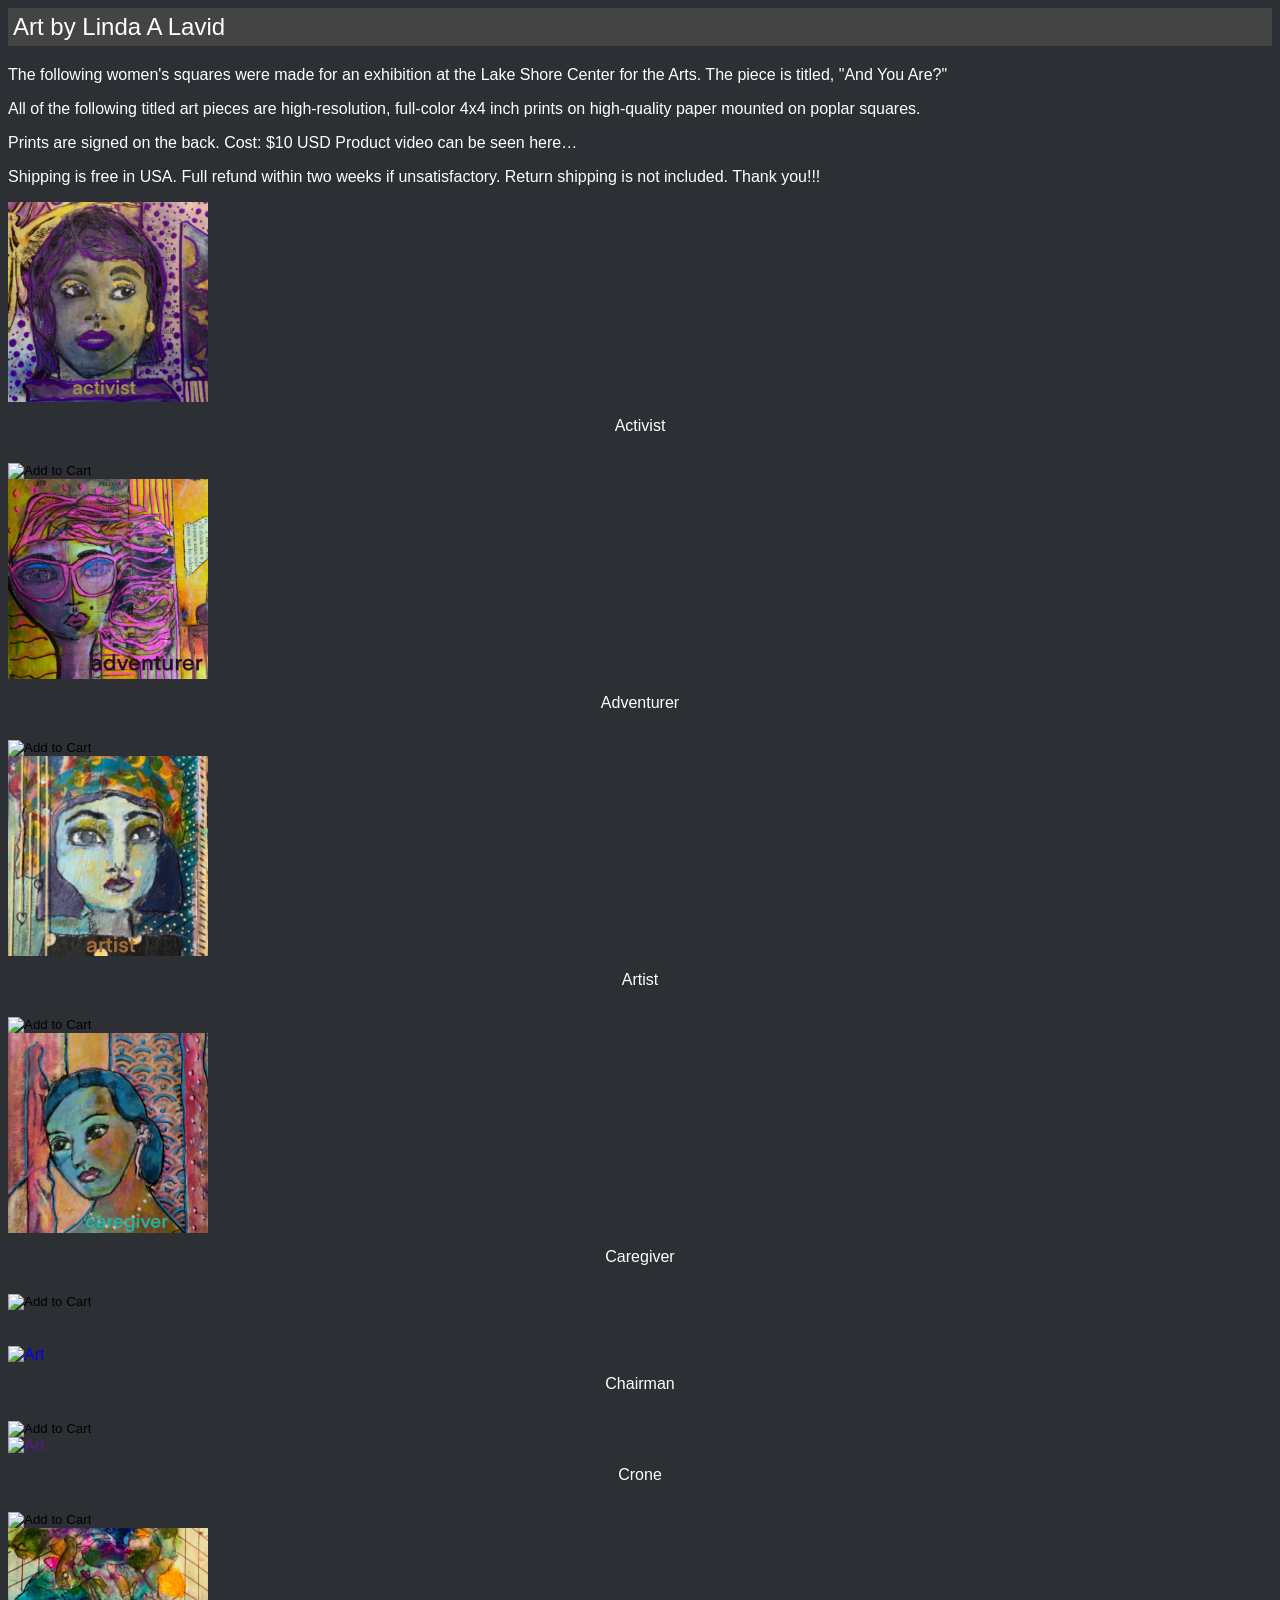
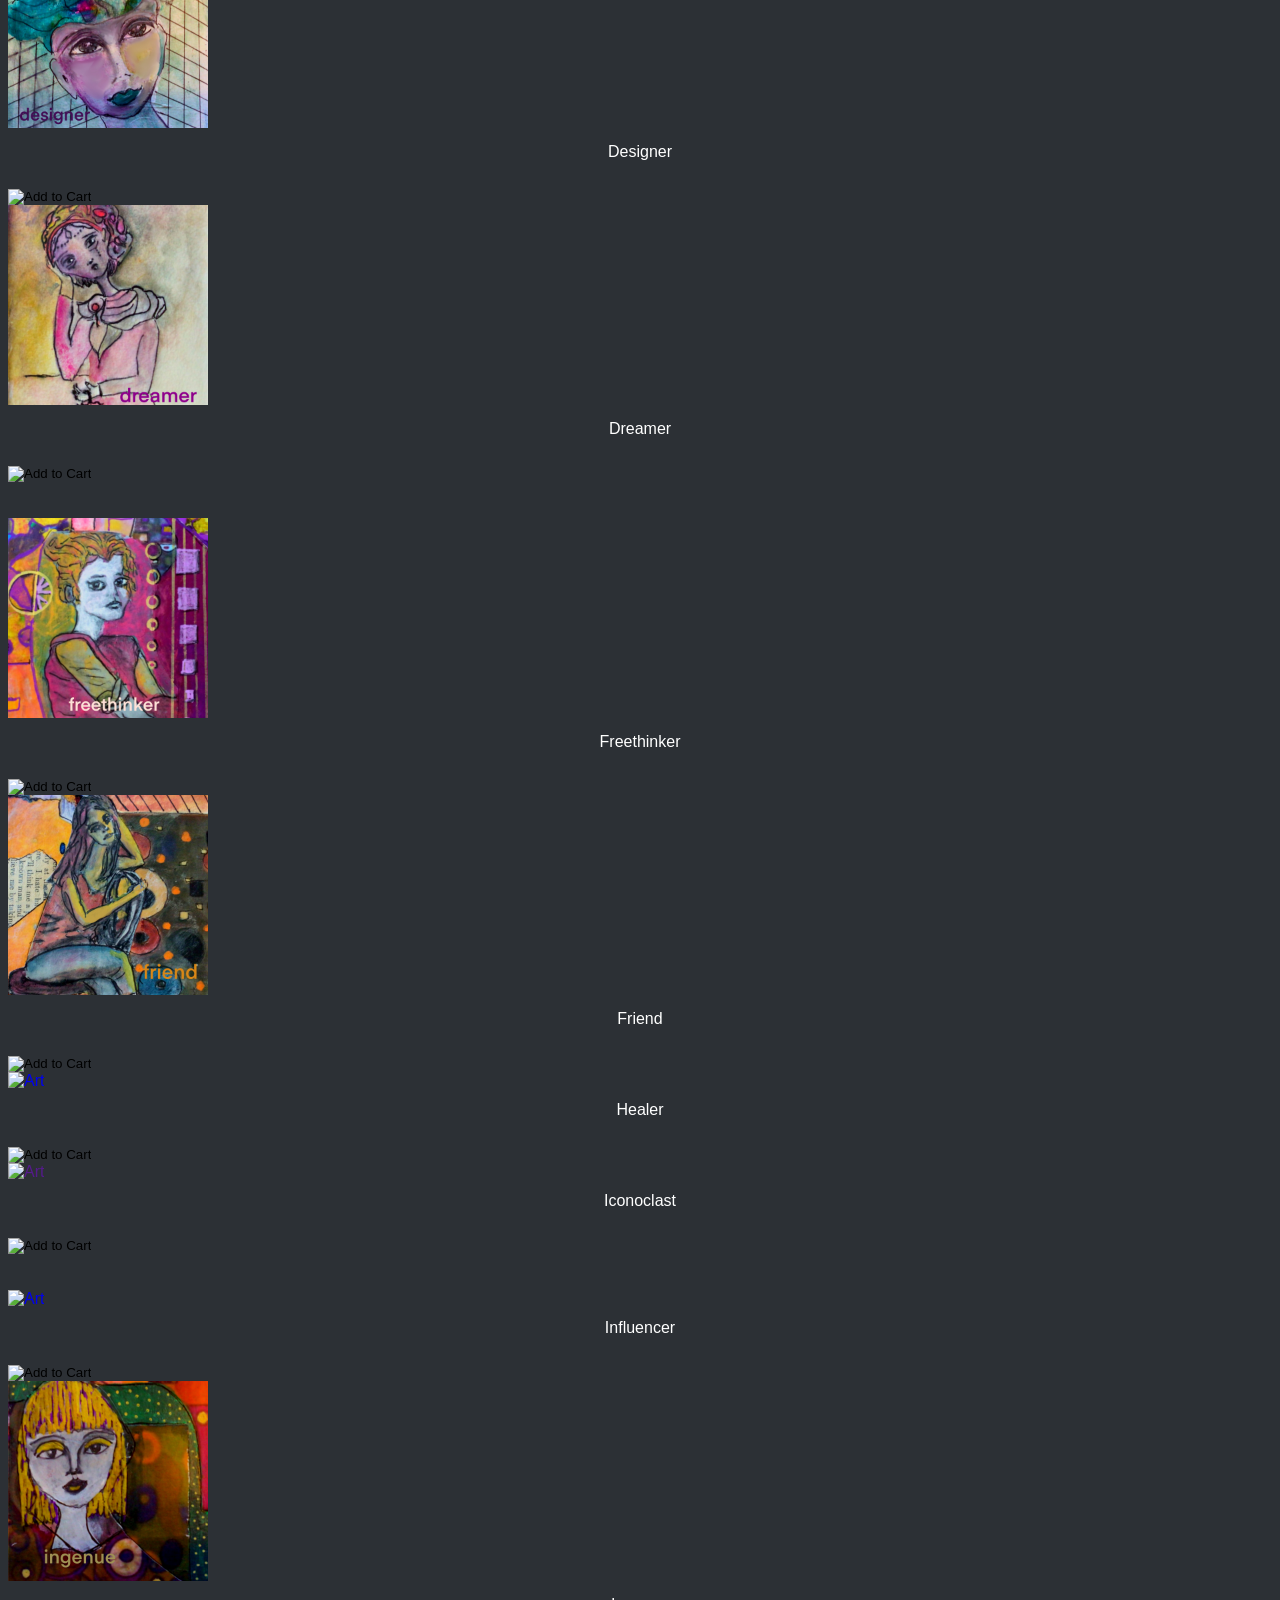
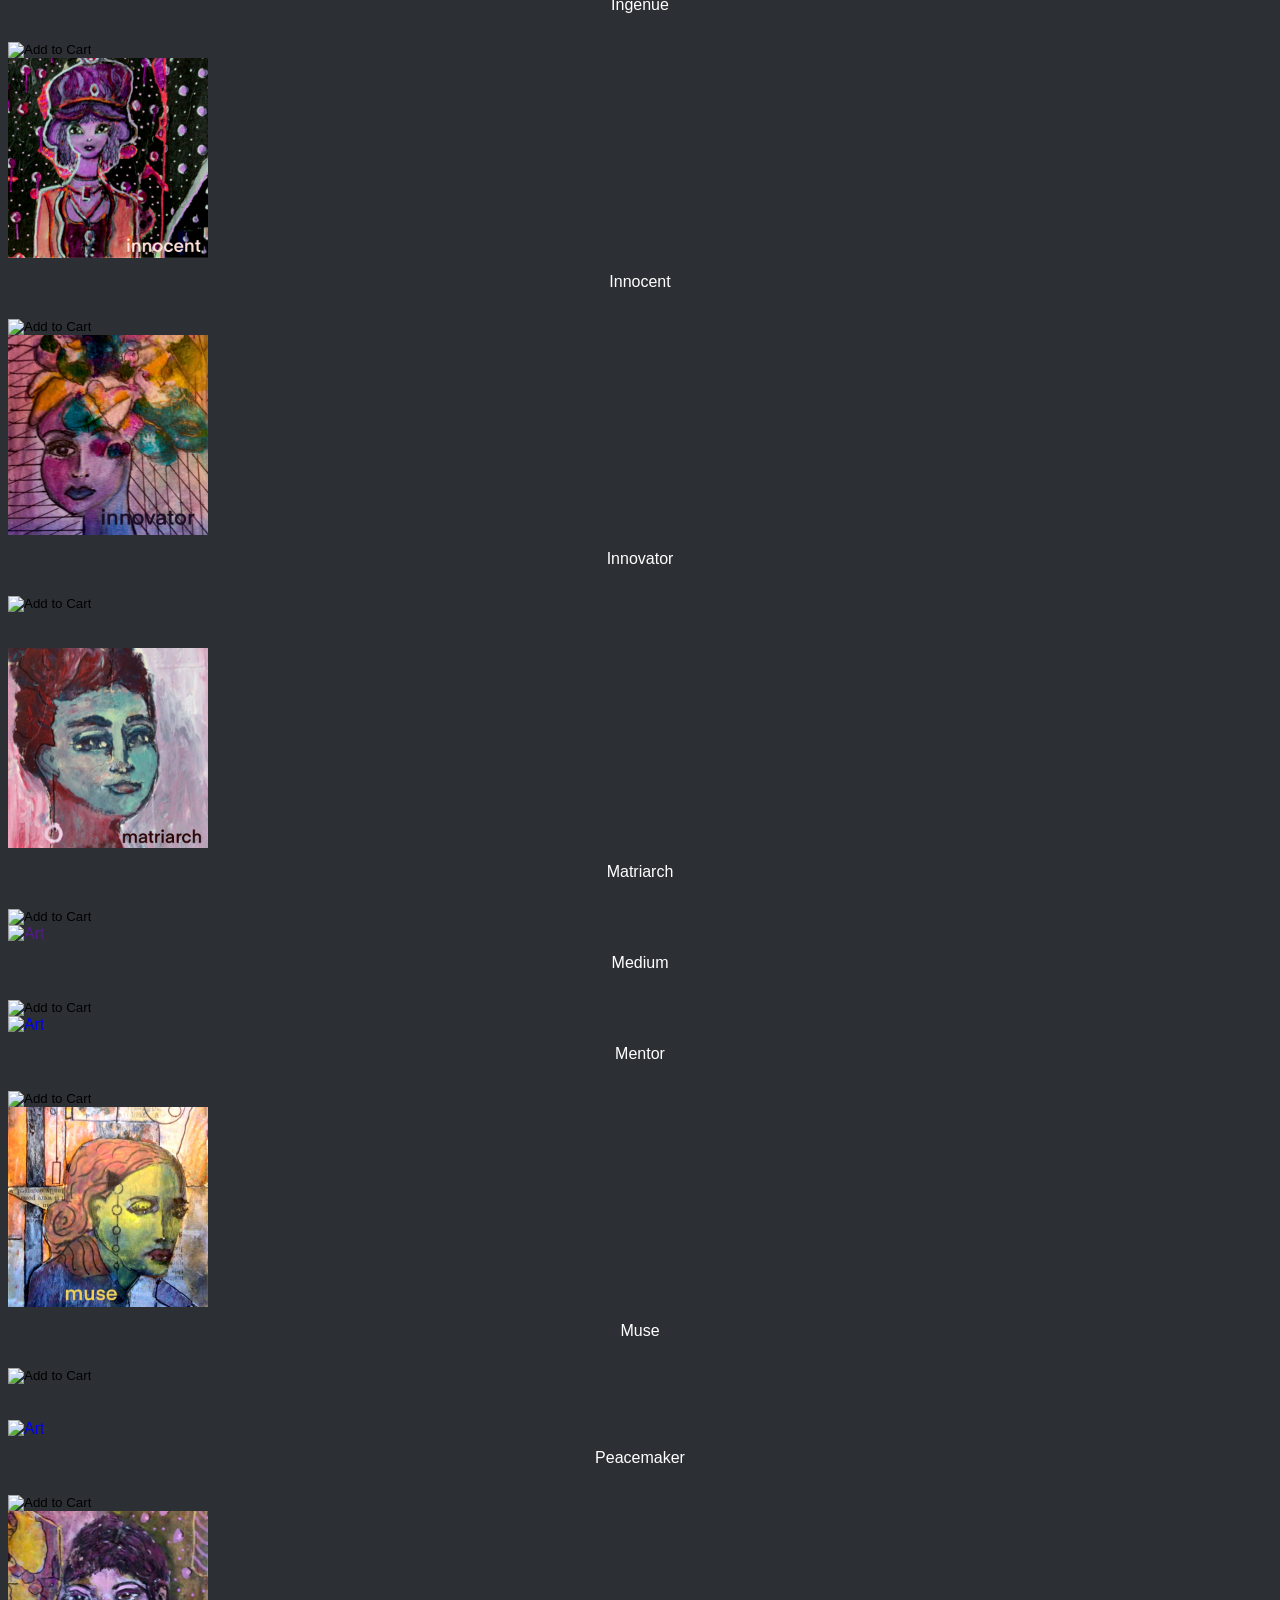
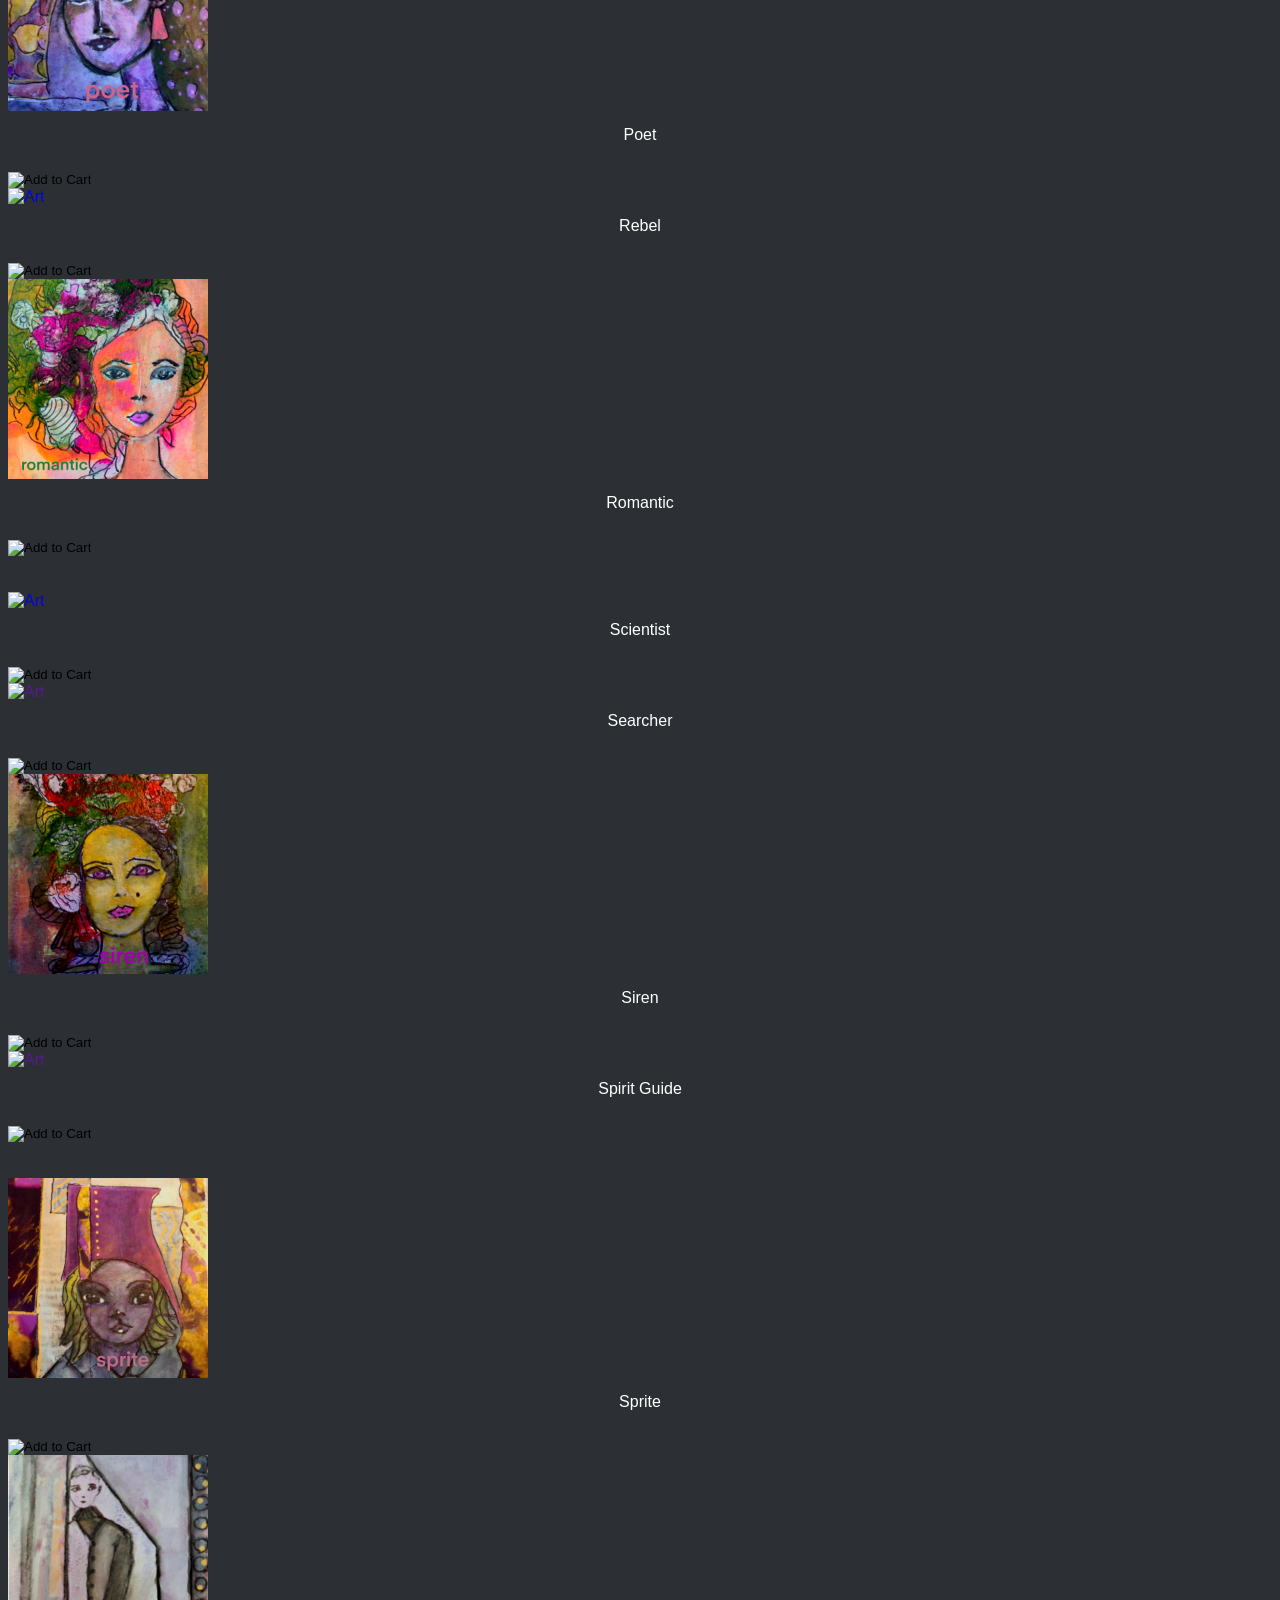
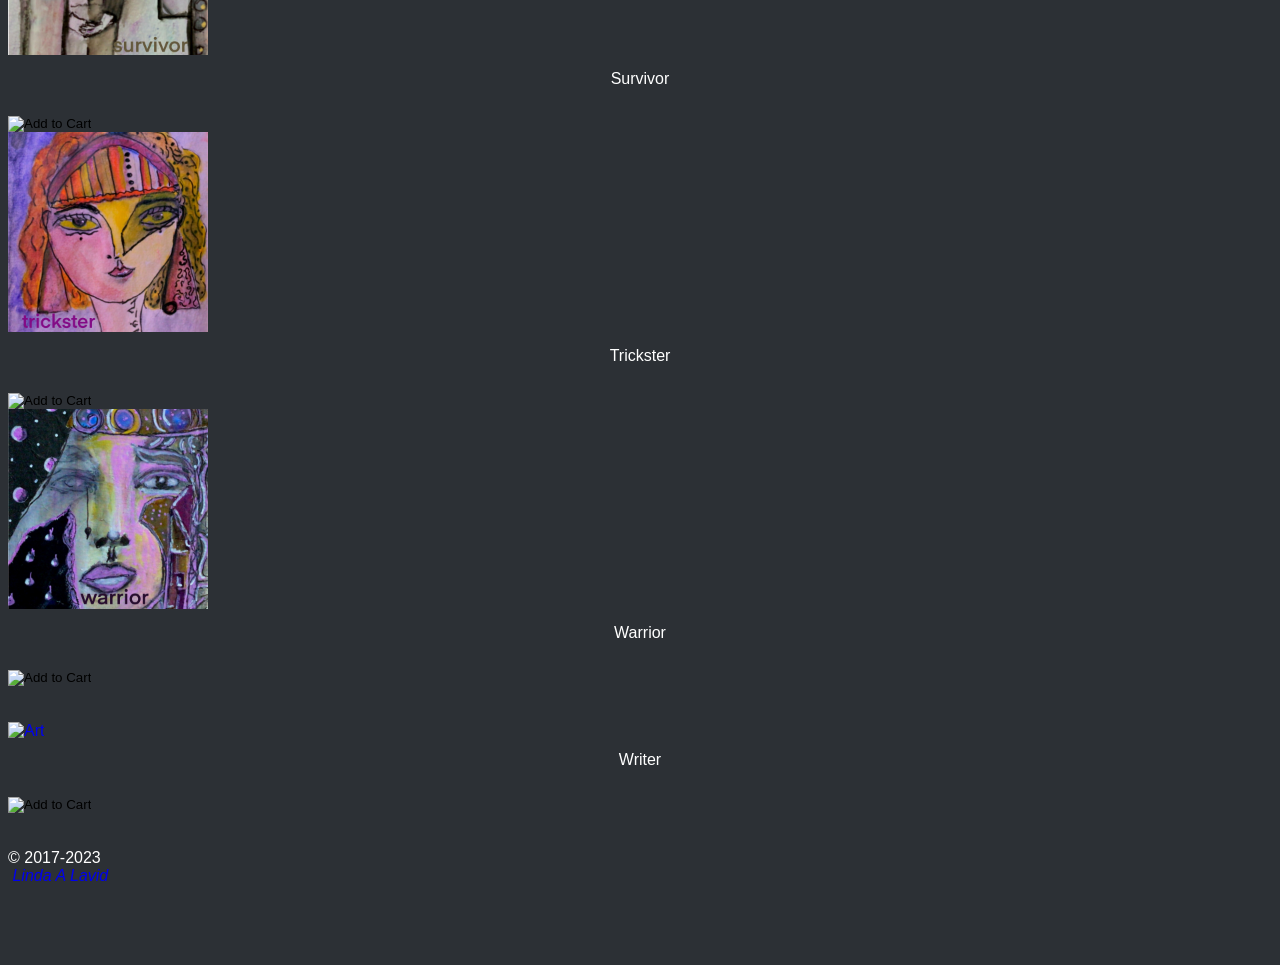
==== index.html @ 4418e353 "Add files via upload" ====
<!DOCTYPE html>
<html lang="en">
<head>
  <title>Linda A Lavid: Art</title>
  <meta charset="UTF-8">
  <meta name="viewport" content="width=device-width, initial-scale=1">
  <link rel="shortcut icon" href="images/me-hermit-1-121x119.png" type="image/x-icon">

  <meta name="description" content="personal website">

  <link rel="stylesheet" href="css/w3.css">

  <style>
    body, h1, h2, h3, h4, h5, h6  {
      font-family: Helvetica, Arial, sans-serif;
    }
    body {
      background-color: #2c3035;  /*Dark greyish-blue background */
      color: #ffffff; /* White text color */
    }

    .art img {
        width: 200px;
        height: auto;
        object-fit: cover;
    }

    .art {
        /*text-align: center;*/
    }

    .art-title, .art-author {
        height: 40px;
        line-height: 20px;
        margin: 5px 0;
        margin-top: 10px;
        display: flex;
        /*align-items: center;*/
        justify-content: center;
    }

    .art-author {
        font-style: italic;
        color: lightgray;
    }

    .title-box {
        background-color: #444;
        padding: 5px;
        /*text-align: left;*/
        font-size: 24px;
        margin-bottom: 20px;
    }

    .title-box img {
        width: 90px;
        height: auto;
        object-fit: cover;
    }
    
    .disabled {
        pointer-events: none;
        cursor: default;
      }
  </style>
</head>

<body>
<div class="title-box">
  <div class="w3-auto w3-center">
    Art by Linda A Lavid
  </div>
</div>

<!-- header for art -->
<div class="w3-center w3-padding">
<p>
The following women's squares were made for an exhibition at the Lake Shore Center for the Arts. The piece is titled, "And You Are?"
<p>
All of the following titled art pieces are high-resolution, full-color 4x4 inch prints on high-quality paper mounted on poplar squares. 
</p>
<p>
Prints are signed on the back. Cost: $10 USD
Product video can be seen here…
</p>
<p>
  Shipping is free in USA. Full refund within two weeks if unsatisfactory. Return shipping is not included. Thank you!!!  
</p>
</div>

<!-- box for all rows -->
<div class="w3-container w3-content">

  <!-- row 1 -->
  <div class="w3-row-padding w3-margin-top">

    <!-- #1 image + 2 buttons -->
    <div class="w3-col s6 m6 l3 art w3-center">
      <a href="#" target="_blank" style="text-decoration: none;" title=". . . . ">
        <img src="images/women/Activist.jpg" alt="Art" class="w3-round w3-image">
      </a>
      <div class="art-title">Activist</div>
      <div class="w3-bar">
<!-- paypal here !!!!!!!!!!!!!!!! -->
<form action="https://www.paypal.com/cgi-bin/webscr" method="post" target="_blank">
  <input type="hidden" name="cmd" value="_s-xclick" />
  <input type="hidden" name="hosted_button_id" value="V7TKY3G7FF78Q" />
  <input type="hidden" name="currency_code" value="USD" />
  <input type="image" src="https://www.paypalobjects.com/en_US/i/btn/btn_cart_SM.gif" border="0" name="submit" title="PayPal - The safer, easier way to pay online!" alt="Add to Cart" />
</form>
<!-- ............................ -->
      </div>
    </div>

    <!-- #2 image + 2 buttons -->
    <div class="w3-col s6 m6 l3 art w3-center">
      <a href="#" target="_blank" style="text-decoration: none;" title=". . . . ">
        <img src="images/women/Adventurer.jpg" alt="Art" class="w3-round w3-image">
      </a>
      <div class="art-title">Adventurer</div>
      <div class="w3-bar">
<!-- paypal here !!!!!!!!!!!!!!!! -->
<form action="https://www.paypal.com/cgi-bin/webscr" method="post" target="_blank">
  <input type="hidden" name="cmd" value="_s-xclick" />
  <input type="hidden" name="hosted_button_id" value="PLZCRA4PQ9MVN" />
  <input type="hidden" name="currency_code" value="USD" />
  <input type="image" src="https://www.paypalobjects.com/en_US/i/btn/btn_cart_SM.gif" border="0" name="submit" title="PayPal - The safer, easier way to pay online!" alt="Add to Cart" />
</form>
<!-- ............................ -->
      </div>
    </div>

    <!-- #2 image + 2 buttons -->
    <div class="w3-col s6 m6 l3 art w3-center">
      <a href="#" target="_blank" style="text-decoration: none;" title=". . . . ">
        <img src="images/women/Artist.jpg" alt="Art" class="w3-round w3-image">
      </a>
      <div class="art-title">Artist</i></div>
      <div class="w3-bar">
<!-- paypal here !!!!!!!!!!!!!!!! -->
<form action="https://www.paypal.com/cgi-bin/webscr" method="post" target="_blank">
  <input type="hidden" name="cmd" value="_s-xclick" />
  <input type="hidden" name="hosted_button_id" value="4A3GVX936GKFS" />
  <input type="hidden" name="currency_code" value="USD" />
  <input type="image" src="https://www.paypalobjects.com/en_US/i/btn/btn_cart_SM.gif" border="0" name="submit" title="PayPal - The safer, easier way to pay online!" alt="Add to Cart" />
</form>
<!-- ............................ -->
      </div>
    </div>
    <!-- #4 image + 2 buttons -->
    <div class="w3-col s6 m6 l3 art w3-center">
      <a href="" target="_blank" style="text-decoration: none;" title=". . . . ">
        <img src="images/women/Caregiver.jpg" alt="Art" class="w3-round w3-image">
      </a>
      <div class="art-title">Caregiver</div>
      <div class="w3-bar">
<!-- ............................ -->
<form action="https://www.paypal.com/cgi-bin/webscr" method="post" target="_blank">
  <input type="hidden" name="cmd" value="_s-xclick" />
  <input type="hidden" name="hosted_button_id" value="6L6FSX9PD86K4" />
  <input type="hidden" name="currency_code" value="USD" />
  <input type="image" src="https://www.paypalobjects.com/en_US/i/btn/btn_cart_SM.gif" border="0" name="submit" title="PayPal - The safer, easier way to pay online!" alt="Add to Cart" />
</form>
<!-- paypal here !!!!!!!!!!!!!!!! -->
      </div>
    </div>
  </div>
  <!-- warning: keep this between each row of images -->
  <br><br>

  <!-- row 2 -->
  <div class="w3-row-padding w3-margin-top">
    <!-- #1 image + 2 buttons -->
    <div class="w3-col s6 m6 l3 art w3-center">
      <a href="#" target="_blank" style="text-decoration: none;" title=". . . . ">
        <img src="images/women/Chairman.jpg" alt="Art" class="w3-round w3-image">
      </a>
      <div class="art-title">Chairman</div>
      <div class="w3-bar">
<!-- paypal here !!!!!!!!!!!!!!!! -->
<form action="https://www.paypal.com/cgi-bin/webscr" method="post" target="_blank">
  <input type="hidden" name="cmd" value="_s-xclick" />
  <input type="hidden" name="hosted_button_id" value="YR2BDGPY5X42E" />
  <input type="hidden" name="currency_code" value="USD" />
  <input type="image" src="https://www.paypalobjects.com/en_US/i/btn/btn_cart_SM.gif" border="0" name="submit" title="PayPal - The safer, easier way to pay online!" alt="Add to Cart" />
</form>
<!-- ............................ -->
      </div>
    </div>
    <!-- #2 image + 2 buttons -->
    <div class="w3-col s6 m6 l3 art w3-center">
      <a href="" target="_blank" style="text-decoration: none;" title=". . . . ">
        <img src="images/women/Crone.jpg" alt="Art" class="w3-round w3-image">
      </a>
      <div class="art-title">Crone</div>
      <div class="w3-bar">
<!-- paypal here !!!!!!!!!!!!!!!! -->
<form action="https://www.paypal.com/cgi-bin/webscr" method="post" target="_blank">
  <input type="hidden" name="cmd" value="_s-xclick" />
  <input type="hidden" name="hosted_button_id" value="CMPUNFMSL2AGL" />
  <input type="hidden" name="currency_code" value="USD" />
  <input type="image" src="https://www.paypalobjects.com/en_US/i/btn/btn_cart_SM.gif" border="0" name="submit" title="PayPal - The safer, easier way to pay online!" alt="Add to Cart" />
</form>
<!-- ............................ -->
      </div>
    </div>
    <!-- #3 image + 2 buttons -->
    <div class="w3-col s6 m6 l3 art w3-center">
      <a href="#" target="_blank" style="text-decoration: none;" title=". . . . ">
        <img src="images/women/Designer.jpg" alt="Art" class="w3-round w3-image">
      </a>
      <div class="art-title">Designer</i></div>
      <div class="w3-bar">
<!-- paypal here !!!!!!!!!!!!!!!! -->
<form action="https://www.paypal.com/cgi-bin/webscr" method="post" target="_blank">
  <input type="hidden" name="cmd" value="_s-xclick" />
  <input type="hidden" name="hosted_button_id" value="Y9783J76KPG3L" />
  <input type="hidden" name="currency_code" value="USD" />
  <input type="image" src="https://www.paypalobjects.com/en_US/i/btn/btn_cart_SM.gif" border="0" name="submit" title="PayPal - The safer, easier way to pay online!" alt="Add to Cart" />
</form>
<!-- ............................ -->
      </div>
    </div>
    <!-- #4 image + 2 buttons -->
    <div class="w3-col s6 m6 l3 art w3-center">
      <a href="" target="_blank" style="text-decoration: none;" title=". . . . ">
        <img src="images/women/Dreamer.jpg" alt="Art" class="w3-round w3-image">
      </a>
      <div class="art-title">Dreamer</div>
      <div class="w3-bar">
<!-- paypal here !!!!!!!!!!!!!!!! -->
<form action="https://www.paypal.com/cgi-bin/webscr" method="post" target="_blank">
  <input type="hidden" name="cmd" value="_s-xclick" />
  <input type="hidden" name="hosted_button_id" value="VMFTFWNH8NCAC" />
  <input type="hidden" name="currency_code" value="USD" />
  <input type="image" src="https://www.paypalobjects.com/en_US/i/btn/btn_cart_SM.gif" border="0" name="submit" title="PayPal - The safer, easier way to pay online!" alt="Add to Cart" />
</form>
<!-- ............................ -->
      </div>
    </div>
  </div>
  <!-- warning: keep this between each row of images -->
  <br><br>

  <!-- row 3 -->
  <div class="w3-row-padding w3-margin-top">
    <!-- #1 image + 2 buttons -->
    <div class="w3-col s6 m6 l3 art w3-center">
      <a href="#" target="_blank" style="text-decoration: none;" title=". . . . ">
        <img src="images/women/Freethinker.jpg" alt="Art" class="w3-round w3-image">
      </a>
      <div class="art-title">Freethinker</div>
      <div class="w3-bar">
<!-- paypal here !!!!!!!!!!!!!!!! -->
<form action="https://www.paypal.com/cgi-bin/webscr" method="post" target="_blank">
  <input type="hidden" name="cmd" value="_s-xclick" />
  <input type="hidden" name="hosted_button_id" value="Q3SQZAUEMZN2S" />
  <input type="hidden" name="currency_code" value="USD" />
  <input type="image" src="https://www.paypalobjects.com/en_US/i/btn/btn_cart_SM.gif" border="0" name="submit" title="PayPal - The safer, easier way to pay online!" alt="Add to Cart" />
</form>
<!-- ............................ -->
      </div>
    </div>
    <!-- #2 image + 2 buttons -->
    <div class="w3-col s6 m6 l3 art w3-center">
      <a href="" target="_blank" style="text-decoration: none;" title=". . . . ">
        <img src="images/women/Friend.jpg" alt="Art" class="w3-round w3-image">
      </a>
      <div class="art-title">Friend</div>
      <div class="w3-bar">
<!-- paypal here !!!!!!!!!!!!!!!! -->
<form action="https://www.paypal.com/cgi-bin/webscr" method="post" target="_blank">
  <input type="hidden" name="cmd" value="_s-xclick" />
  <input type="hidden" name="hosted_button_id" value="4HS3RJ8KQUEJ2" />
  <input type="hidden" name="currency_code" value="USD" />
  <input type="image" src="https://www.paypalobjects.com/en_US/i/btn/btn_cart_SM.gif" border="0" name="submit" title="PayPal - The safer, easier way to pay online!" alt="Add to Cart" />
</form>
<!-- ............................ -->
      </div>
    </div>
    <!-- #3 image + 2 buttons -->
    <div class="w3-col s6 m6 l3 art w3-center">
      <a href="#" target="_blank" style="text-decoration: none;" title=". . . . ">
        <img src="images/women/Healer.jpg" alt="Art" class="w3-round w3-image">
      </a>
      <div class="art-title">Healer</i></div>
      <div class="w3-bar">
<!-- paypal here !!!!!!!!!!!!!!!! -->
<form action="https://www.paypal.com/cgi-bin/webscr" method="post" target="_blank">
  <input type="hidden" name="cmd" value="_s-xclick" />
  <input type="hidden" name="hosted_button_id" value="XS5H9AQFEMBWJ" />
  <input type="hidden" name="currency_code" value="USD" />
  <input type="image" src="https://www.paypalobjects.com/en_US/i/btn/btn_cart_SM.gif" border="0" name="submit" title="PayPal - The safer, easier way to pay online!" alt="Add to Cart" />
</form>
<!-- ............................ -->
      </div>
    </div>
    <!-- #4 image + 2 buttons -->
    <div class="w3-col s6 m6 l3 art w3-center">
      <a href="" target="_blank" style="text-decoration: none;" title=". . . . ">
        <img src="images/women/Iconoclast.jpg" alt="Art" class="w3-round w3-image">
      </a>
      <div class="art-title">Iconoclast</div>
      <div class="w3-bar">
<!-- paypal here !!!!!!!!!!!!!!!! -->
<form action="https://www.paypal.com/cgi-bin/webscr" method="post" target="_blank">
  <input type="hidden" name="cmd" value="_s-xclick" />
  <input type="hidden" name="hosted_button_id" value="39HWRXCVU689Q" />
  <input type="hidden" name="currency_code" value="USD" />
  <input type="image" src="https://www.paypalobjects.com/en_US/i/btn/btn_cart_SM.gif" border="0" name="submit" title="PayPal - The safer, easier way to pay online!" alt="Add to Cart" />
</form>
<!-- ............................ -->
      </div>
    </div>
  </div>
  <!-- warning: keep this between each row of images -->
  <br><br>

  <!-- row 4 -->
  <div class="w3-row-padding w3-margin-top">
    <!-- #1 image + 2 buttons -->
    <div class="w3-col s6 m6 l3 art w3-center">
      <a href="#" target="_blank" style="text-decoration: none;" title=". . . . ">
        <img src="images/women/Influencer.jpg" alt="Art" class="w3-round w3-image">
      </a>
      <div class="art-title">Influencer</div>
      <div class="w3-bar">
<!-- paypal here !!!!!!!!!!!!!!!! -->
<form action="https://www.paypal.com/cgi-bin/webscr" method="post" target="_blank">
  <input type="hidden" name="cmd" value="_s-xclick" />
  <input type="hidden" name="hosted_button_id" value="S8N2A6A8HSACQ" />
  <input type="hidden" name="currency_code" value="USD" />
  <input type="image" src="https://www.paypalobjects.com/en_US/i/btn/btn_cart_SM.gif" border="0" name="submit" title="PayPal - The safer, easier way to pay online!" alt="Add to Cart" />
</form>
<!-- ............................ -->
      </div>
    </div>
    <!-- #2 image + 2 buttons -->
    <div class="w3-col s6 m6 l3 art w3-center">
      <a href="" target="_blank" style="text-decoration: none;" title=". . . . ">
        <img src="images/women/Ingenue.jpg" alt="Art" class="w3-round w3-image">
      </a>
      <div class="art-title">Ingenue</div>
      <div class="w3-bar">
<!-- paypal here !!!!!!!!!!!!!!!! -->
<form action="https://www.paypal.com/cgi-bin/webscr" method="post" target="_blank">
  <input type="hidden" name="cmd" value="_s-xclick" />
  <input type="hidden" name="hosted_button_id" value="SHWDHRX32Z6RW" />
  <input type="hidden" name="currency_code" value="USD" />
  <input type="image" src="https://www.paypalobjects.com/en_US/i/btn/btn_cart_SM.gif" border="0" name="submit" title="PayPal - The safer, easier way to pay online!" alt="Add to Cart" />
</form>
<!-- ............................ -->
      </div>
    </div>
    <!-- #3 image + 2 buttons -->
    <div class="w3-col s6 m6 l3 art w3-center">
      <a href="#" target="_blank" style="text-decoration: none;" title=". . . . ">
        <img src="images/women/Innocent.jpg" alt="Art" class="w3-round w3-image">
      </a>
      <div class="art-title">Innocent</i></div>
      <div class="w3-bar">
<!-- paypal here !!!!!!!!!!!!!!!! -->
<form action="https://www.paypal.com/cgi-bin/webscr" method="post" target="_blank">
  <input type="hidden" name="cmd" value="_s-xclick" />
  <input type="hidden" name="hosted_button_id" value="4LFVSB62KEWPG" />
  <input type="hidden" name="currency_code" value="USD" />
  <input type="image" src="https://www.paypalobjects.com/en_US/i/btn/btn_cart_SM.gif" border="0" name="submit" title="PayPal - The safer, easier way to pay online!" alt="Add to Cart" />
</form>
<!-- ............................ -->
      </div>
    </div>
    <!-- #4 image + 2 buttons -->
    <div class="w3-col s6 m6 l3 art w3-center">
      <a href="" target="_blank" style="text-decoration: none;" title=". . . . ">
        <img src="images/women/Innovator.jpg" alt="Art" class="w3-round w3-image">
      </a>
      <div class="art-title">Innovator</div>
      <div class="w3-bar">
<!-- paypal here !!!!!!!!!!!!!!!! -->
<form action="https://www.paypal.com/cgi-bin/webscr" method="post" target="_blank">
  <input type="hidden" name="cmd" value="_s-xclick" />
  <input type="hidden" name="hosted_button_id" value="6TYG5YFM93BW8" />
  <input type="hidden" name="currency_code" value="USD" />
  <input type="image" src="https://www.paypalobjects.com/en_US/i/btn/btn_cart_SM.gif" border="0" name="submit" title="PayPal - The safer, easier way to pay online!" alt="Add to Cart" />
</form>
<!-- ............................ -->
      </div>
    </div>
  </div>
  <br><br>

  <!-- row 5 -->
  <div class="w3-row-padding w3-margin-top">
    <!-- #1 image + 2 buttons -->
    <div class="w3-col s6 m6 l3 art w3-center">
      <a href="#" target="_blank" style="text-decoration: none;" title=". . . . ">
        <img src="images/women/Matriarch.jpg" alt="Art" class="w3-round w3-image">
      </a>
      <div class="art-title">Matriarch</div>
      <div class="w3-bar">
<!-- paypal here !!!!!!!!!!!!!!!! -->
<form action="https://www.paypal.com/cgi-bin/webscr" method="post" target="_blank">
  <input type="hidden" name="cmd" value="_s-xclick" />
  <input type="hidden" name="hosted_button_id" value="MV6CS2KQAS42W" />
  <input type="hidden" name="currency_code" value="USD" />
  <input type="image" src="https://www.paypalobjects.com/en_US/i/btn/btn_cart_SM.gif" border="0" name="submit" title="PayPal - The safer, easier way to pay online!" alt="Add to Cart" />
</form>
<!-- ............................ -->
      </div>
    </div>
    <!-- #2 image + 2 buttons -->
    <div class="w3-col s6 m6 l3 art w3-center">
      <a href="" target="_blank" style="text-decoration: none;" title=". . . . ">
        <img src="images/women/Medium.jpg" alt="Art" class="w3-round w3-image">
      </a>
      <div class="art-title">Medium</div>
      <div class="w3-bar">
<!-- paypal here !!!!!!!!!!!!!!!! -->
<form action="https://www.paypal.com/cgi-bin/webscr" method="post" target="_blank">
  <input type="hidden" name="cmd" value="_s-xclick" />
  <input type="hidden" name="hosted_button_id" value="44QDN6EPZX4EL" />
  <input type="hidden" name="currency_code" value="USD" />
  <input type="image" src="https://www.paypalobjects.com/en_US/i/btn/btn_cart_SM.gif" border="0" name="submit" title="PayPal - The safer, easier way to pay online!" alt="Add to Cart" />
</form>
<!-- ............................ -->
      </div>
    </div>
    <!-- #3 image + 2 buttons -->
    <div class="w3-col s6 m6 l3 art w3-center">
      <a href="#" target="_blank" style="text-decoration: none;" title=". . . . ">
        <img src="images/women/Mentor.jpg" alt="Art" class="w3-round w3-image">
      </a>
      <div class="art-title">Mentor</i></div>
      <div class="w3-bar">
<!-- paypal here !!!!!!!!!!!!!!!! -->
<form action="https://www.paypal.com/cgi-bin/webscr" method="post" target="_blank">
  <input type="hidden" name="cmd" value="_s-xclick" />
  <input type="hidden" name="hosted_button_id" value="BW75LUTUJ5TUA" />
  <input type="hidden" name="currency_code" value="USD" />
  <input type="image" src="https://www.paypalobjects.com/en_US/i/btn/btn_cart_SM.gif" border="0" name="submit" title="PayPal - The safer, easier way to pay online!" alt="Add to Cart" />
</form>
<!-- ............................ -->
      </div>
    </div>
    <!-- #4 image + 2 buttons -->
    <div class="w3-col s6 m6 l3 art w3-center">
      <a href="" target="_blank" style="text-decoration: none;" title=". . . . ">
        <img src="images/women/Muse.jpg" alt="Art" class="w3-round w3-image">
      </a>
      <div class="art-title">Muse</div>
      <div class="w3-bar">
<!-- paypal here !!!!!!!!!!!!!!!! -->
<form action="https://www.paypal.com/cgi-bin/webscr" method="post" target="_blank">
  <input type="hidden" name="cmd" value="_s-xclick" />
  <input type="hidden" name="hosted_button_id" value="BBDGYB6TEBN3S" />
  <input type="hidden" name="currency_code" value="USD" />
  <input type="image" src="https://www.paypalobjects.com/en_US/i/btn/btn_cart_SM.gif" border="0" name="submit" title="PayPal - The safer, easier way to pay online!" alt="Add to Cart" />
</form>
<!-- ............................ -->
      </div>
    </div>
  </div>
  <br><br>

  <!-- row 6 -->
  <div class="w3-row-padding w3-margin-top">
    <!-- #1 image + 2 buttons -->
    <div class="w3-col s6 m6 l3 art w3-center">
      <a href="#" target="_blank" style="text-decoration: none;" title=". . . . ">
        <img src="images/women/Peacemaker.jpg" alt="Art" class="w3-round w3-image">
      </a>
      <div class="art-title">Peacemaker</div>
      <div class="w3-bar">
<!-- paypal here !!!!!!!!!!!!!!!! -->
<form action="https://www.paypal.com/cgi-bin/webscr" method="post" target="_blank">
  <input type="hidden" name="cmd" value="_s-xclick" />
  <input type="hidden" name="hosted_button_id" value="B9V6R2UDNW2Y6" />
  <input type="hidden" name="currency_code" value="USD" />
  <input type="image" src="https://www.paypalobjects.com/en_US/i/btn/btn_cart_SM.gif" border="0" name="submit" title="PayPal - The safer, easier way to pay online!" alt="Add to Cart" />
</form>
<!-- ............................ -->
      </div>
    </div>
    <!-- #2 image + 2 buttons -->
    <div class="w3-col s6 m6 l3 art w3-center">
      <a href="" target="_blank" style="text-decoration: none;" title=". . . . ">
        <img src="images/women/Poet.jpg" alt="Art" class="w3-round w3-image">
      </a>
      <div class="art-title">Poet</div>
      <div class="w3-bar">
<!-- paypal here !!!!!!!!!!!!!!!! -->
<form action="https://www.paypal.com/cgi-bin/webscr" method="post" target="_blank">
  <input type="hidden" name="cmd" value="_s-xclick" />
  <input type="hidden" name="hosted_button_id" value="VDGTH9RUFTP6N" />
  <input type="hidden" name="currency_code" value="USD" />
  <input type="image" src="https://www.paypalobjects.com/en_US/i/btn/btn_cart_SM.gif" border="0" name="submit" title="PayPal - The safer, easier way to pay online!" alt="Add to Cart" />
</form>
<!-- ............................ -->
      </div>
    </div>
    <!-- #3 image + 2 buttons -->
    <div class="w3-col s6 m6 l3 art w3-center">
      <a href="#" target="_blank" style="text-decoration: none;" title=". . . . ">
        <img src="images/women/Rebel.jpg" alt="Art" class="w3-round w3-image">
      </a>
      <div class="art-title">Rebel</i></div>
      <div class="w3-bar">
<!-- paypal here !!!!!!!!!!!!!!!! -->
<form action="https://www.paypal.com/cgi-bin/webscr" method="post" target="_blank">
  <input type="hidden" name="cmd" value="_s-xclick" />
  <input type="hidden" name="hosted_button_id" value="CRS95AK9TZRM8" />
  <input type="hidden" name="currency_code" value="USD" />
  <input type="image" src="https://www.paypalobjects.com/en_US/i/btn/btn_cart_SM.gif" border="0" name="submit" title="PayPal - The safer, easier way to pay online!" alt="Add to Cart" />
</form>
<!-- ............................ -->
      </div>
    </div>
    <!-- #4 image + 2 buttons -->
    <div class="w3-col s6 m6 l3 art w3-center">
      <a href="" target="_blank" style="text-decoration: none;" title=". . . . ">
        <img src="images/women/Romantic.jpg" alt="Art" class="w3-round w3-image">
      </a>
      <div class="art-title">Romantic</div>
      <div class="w3-bar">
<!-- paypal here !!!!!!!!!!!!!!!! -->
<form action="https://www.paypal.com/cgi-bin/webscr" method="post" target="_blank">
  <input type="hidden" name="cmd" value="_s-xclick" />
  <input type="hidden" name="hosted_button_id" value="GUY4QSVBFTWXG" />
  <input type="hidden" name="currency_code" value="USD" />
  <input type="image" src="https://www.paypalobjects.com/en_US/i/btn/btn_cart_SM.gif" border="0" name="submit" title="PayPal - The safer, easier way to pay online!" alt="Add to Cart" />
</form>
<!-- ............................ -->
      </div>
    </div>
  </div>
  <br><br>

  <!-- row 7 -->
  <div class="w3-row-padding w3-margin-top">
    <!-- #1 image + 2 buttons -->
    <div class="w3-col s6 m6 l3 art w3-center">
      <a href="#" target="_blank" style="text-decoration: none;" title=". . . . ">
        <img src="images/women/Scientist.jpg" alt="Art" class="w3-round w3-image">
      </a>
      <div class="art-title">Scientist</div>
      <div class="w3-bar">
<!-- paypal here !!!!!!!!!!!!!!!! -->
<form action="https://www.paypal.com/cgi-bin/webscr" method="post" target="_blank">
  <input type="hidden" name="cmd" value="_s-xclick" />
  <input type="hidden" name="hosted_button_id" value="FJNB94G53DR52" />
  <input type="hidden" name="currency_code" value="USD" />
  <input type="image" src="https://www.paypalobjects.com/en_US/i/btn/btn_cart_SM.gif" border="0" name="submit" title="PayPal - The safer, easier way to pay online!" alt="Add to Cart" />
</form>
<!-- ............................ -->
      </div>
    </div>
    <!-- #2 image + 2 buttons -->
    <div class="w3-col s6 m6 l3 art w3-center">
      <a href="" target="_blank" style="text-decoration: none;" title=". . . . ">
        <img src="images/women/Searcher.jpg" alt="Art" class="w3-round w3-image">
      </a>
      <div class="art-title">Searcher</div>
      <div class="w3-bar">
<!-- paypal here !!!!!!!!!!!!!!!! -->
<form action="https://www.paypal.com/cgi-bin/webscr" method="post" target="_blank">
  <input type="hidden" name="cmd" value="_s-xclick" />
  <input type="hidden" name="hosted_button_id" value="E4Y6H6JW7ZKNG" />
  <input type="hidden" name="currency_code" value="USD" />
  <input type="image" src="https://www.paypalobjects.com/en_US/i/btn/btn_cart_SM.gif" border="0" name="submit" title="PayPal - The safer, easier way to pay online!" alt="Add to Cart" />
</form>
<!-- ............................ -->
      </div>
    </div>
    <!-- #3 image + 2 buttons -->
    <div class="w3-col s6 m6 l3 art w3-center">
      <a href="#" target="_blank" style="text-decoration: none;" title=". . . . ">
        <img src="images/women/Siren.jpg" alt="Art" class="w3-round w3-image">
      </a>
      <div class="art-title">Siren</i></div>
      <div class="w3-bar">
<!-- paypal here !!!!!!!!!!!!!!!! -->
<form action="https://www.paypal.com/cgi-bin/webscr" method="post" target="_blank">
  <input type="hidden" name="cmd" value="_s-xclick" />
  <input type="hidden" name="hosted_button_id" value="UPCVRQESBKTWQ" />
  <input type="hidden" name="currency_code" value="USD" />
  <input type="image" src="https://www.paypalobjects.com/en_US/i/btn/btn_cart_SM.gif" border="0" name="submit" title="PayPal - The safer, easier way to pay online!" alt="Add to Cart" />
</form>
<!-- ............................ -->
      </div>
    </div>
    <!-- #4 image + 2 buttons -->
    <div class="w3-col s6 m6 l3 art w3-center">
      <a href="" target="_blank" style="text-decoration: none;" title=". . . . ">
        <img src="images/women/Spirit_Guide.jpg" alt="Art" class="w3-round w3-image">
      </a>
      <div class="art-title">Spirit Guide</div>
      <div class="w3-bar">
<!-- paypal here !!!!!!!!!!!!!!!! -->
<form action="https://www.paypal.com/cgi-bin/webscr" method="post" target="_blank">
  <input type="hidden" name="cmd" value="_s-xclick" />
  <input type="hidden" name="hosted_button_id" value="VJ3ZZZAEDZ9LY" />
  <input type="hidden" name="currency_code" value="USD" />
  <input type="image" src="https://www.paypalobjects.com/en_US/i/btn/btn_cart_SM.gif" border="0" name="submit" title="PayPal - The safer, easier way to pay online!" alt="Add to Cart" />
</form>
<!-- ............................ -->
      </div>
    </div>
  </div>
  <br><br>

  <!-- row 8 -->
  <div class="w3-row-padding w3-margin-top">
    <!-- #1 image + 2 buttons -->
    <div class="w3-col s6 m6 l3 art w3-center">
      <a href="#" target="_blank" style="text-decoration: none;" title=". . . . ">
        <img src="images/women/Sprite.jpg" alt="Art" class="w3-round w3-image">
      </a>
      <div class="art-title">Sprite</div>
      <div class="w3-bar">
<!-- paypal here !!!!!!!!!!!!!!!! -->
<form action="https://www.paypal.com/cgi-bin/webscr" method="post" target="_blank">
  <input type="hidden" name="cmd" value="_s-xclick" />
  <input type="hidden" name="hosted_button_id" value="XFKKSZ2EEJP74" />
  <input type="hidden" name="currency_code" value="USD" />
  <input type="image" src="https://www.paypalobjects.com/en_US/i/btn/btn_cart_SM.gif" border="0" name="submit" title="PayPal - The safer, easier way to pay online!" alt="Add to Cart" />
</form>
<!-- ............................ -->
      </div>
    </div>
    <!-- #2 image + 2 buttons -->
    <div class="w3-col s6 m6 l3 art w3-center">
      <a href="" target="_blank" style="text-decoration: none;" title=". . . . ">
        <img src="images/women/Survivor.jpg" alt="Art" class="w3-round w3-image">
      </a>
      <div class="art-title">Survivor</div>
      <div class="w3-bar">
<!-- paypal here !!!!!!!!!!!!!!!! -->
<form action="https://www.paypal.com/cgi-bin/webscr" method="post" target="_blank">
  <input type="hidden" name="cmd" value="_s-xclick" />
  <input type="hidden" name="hosted_button_id" value="P6RRX6R745YNA" />
  <input type="hidden" name="currency_code" value="USD" />
  <input type="image" src="https://www.paypalobjects.com/en_US/i/btn/btn_cart_SM.gif" border="0" name="submit" title="PayPal - The safer, easier way to pay online!" alt="Add to Cart" />
</form>
<!-- ............................ -->
      </div>
    </div>
    <!-- #3 image + 2 buttons -->
    <div class="w3-col s6 m6 l3 art w3-center">
      <a href="#" target="_blank" style="text-decoration: none;" title=". . . . ">
        <img src="images/women/Trickster.jpg" alt="Art" class="w3-round w3-image">
      </a>
      <div class="art-title">Trickster</i></div>
      <div class="w3-bar">
<!-- paypal here !!!!!!!!!!!!!!!! -->
<form action="https://www.paypal.com/cgi-bin/webscr" method="post" target="_blank">
  <input type="hidden" name="cmd" value="_s-xclick" />
  <input type="hidden" name="hosted_button_id" value="EJNG7ZFERUMXU" />
  <input type="hidden" name="currency_code" value="USD" />
  <input type="image" src="https://www.paypalobjects.com/en_US/i/btn/btn_cart_SM.gif" border="0" name="submit" title="PayPal - The safer, easier way to pay online!" alt="Add to Cart" />
</form>
<!-- ............................ -->
      </div>
    </div>
    <!-- #4 image + 2 buttons -->
    <div class="w3-col s6 m6 l3 art w3-center">
      <a href="" target="_blank" style="text-decoration: none;" title=". . . . ">
        <img src="images/women/Warrior.jpg" alt="Art" class="w3-round w3-image">
      </a>
      <div class="art-title">Warrior</div>
      <div class="w3-bar">
<!-- paypal here !!!!!!!!!!!!!!!! -->
<form action="https://www.paypal.com/cgi-bin/webscr" method="post" target="_blank">
  <input type="hidden" name="cmd" value="_s-xclick" />
  <input type="hidden" name="hosted_button_id" value="FP9L35SD8CZAQ" />
  <input type="hidden" name="currency_code" value="USD" />
  <input type="image" src="https://www.paypalobjects.com/en_US/i/btn/btn_cart_SM.gif" border="0" name="submit" title="PayPal - The safer, easier way to pay online!" alt="Add to Cart" />
</form>
<!-- ............................ -->
      </div>
    </div>
  </div>
  <br><br>

  <!-- row 8 -->
  <div class="w3-row-padding w3-margin-top">
    <!-- #1 image + 2 buttons -->
    <div class="w3-col s6 m6 l3 art w3-center">
      <a href="#" target="_blank" style="text-decoration: none;" title=". . . . ">
        <img src="images/women/Writer.jpg" alt="Art" class="w3-round w3-image">
      </a>
      <div class="art-title">Writer</div>
      <div class="w3-bar">
<!-- paypal here !!!!!!!!!!!!!!!! -->
<form action="https://www.paypal.com/cgi-bin/webscr" method="post" target="_blank">
  <input type="hidden" name="cmd" value="_s-xclick" />
  <input type="hidden" name="hosted_button_id" value="JEC7X7N8YF9WU" />
  <input type="hidden" name="currency_code" value="USD" />
  <input type="image" src="https://www.paypalobjects.com/en_US/i/btn/btn_cart_SM.gif" border="0" name="submit" title="PayPal - The safer, easier way to pay online!" alt="Add to Cart" />
</form>
<!-- ............................ -->
      </div>
    </div>
  </div>
  <br><br>



<!—- box around all rows —->
</div>

<!-- footer -->
<!-- use: w3-bottom = display footer always at bottom of viewport -->
<div class="w3-black w3-bottom"> 
    <footer class="w3-container w3-center">  
      <div class="w3-bar w3-medium">
        <div class="w3-bar-item w3-text-gray">&copy; 2017-2023</div>
        <a href="#" class="w3-bar-item w3-button w3-circle" style="text-decoration: none;" title=". . . . . About">
          &nbsp;<i class="w3-text-light-gray">Linda A Lavid</i>&nbsp;
        </a>
      </div>
    </footer>
</div>


<br>&nbsp;<br>&nbsp;<br><br>

</body>
</html>
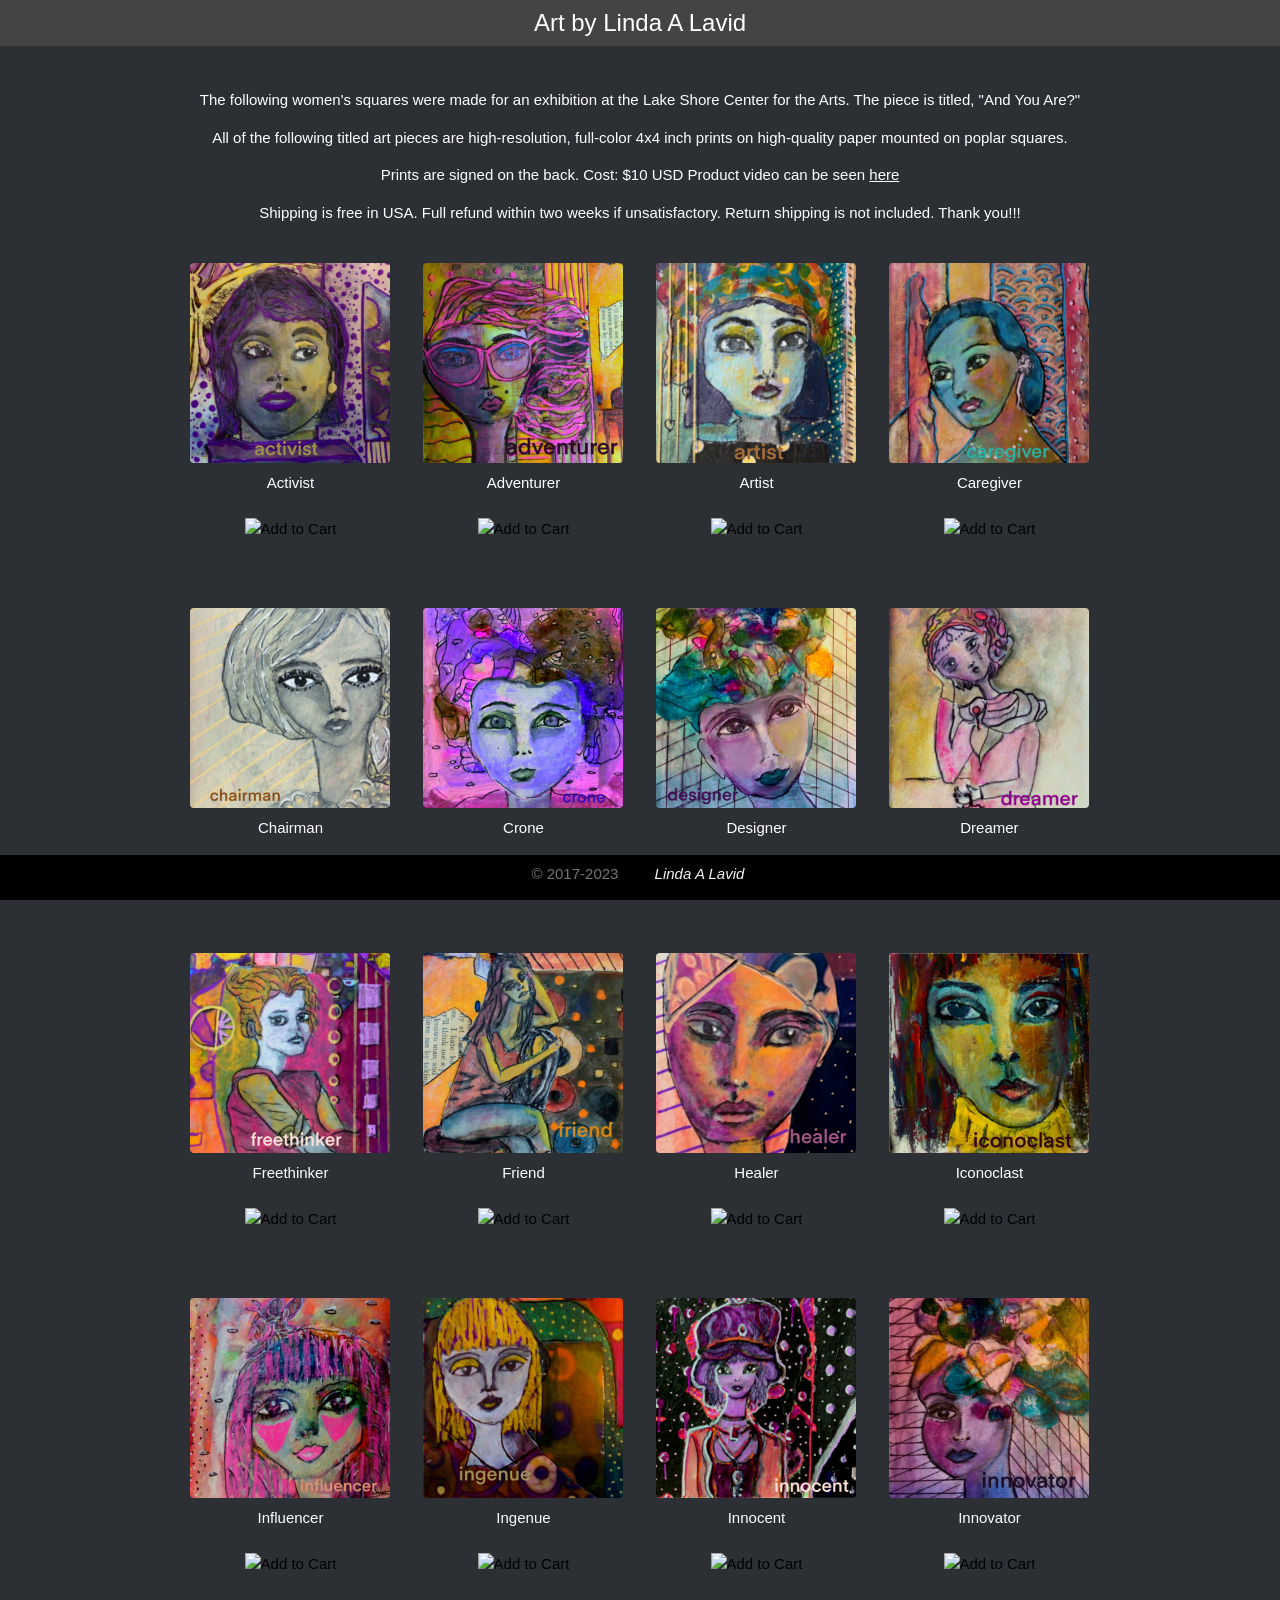
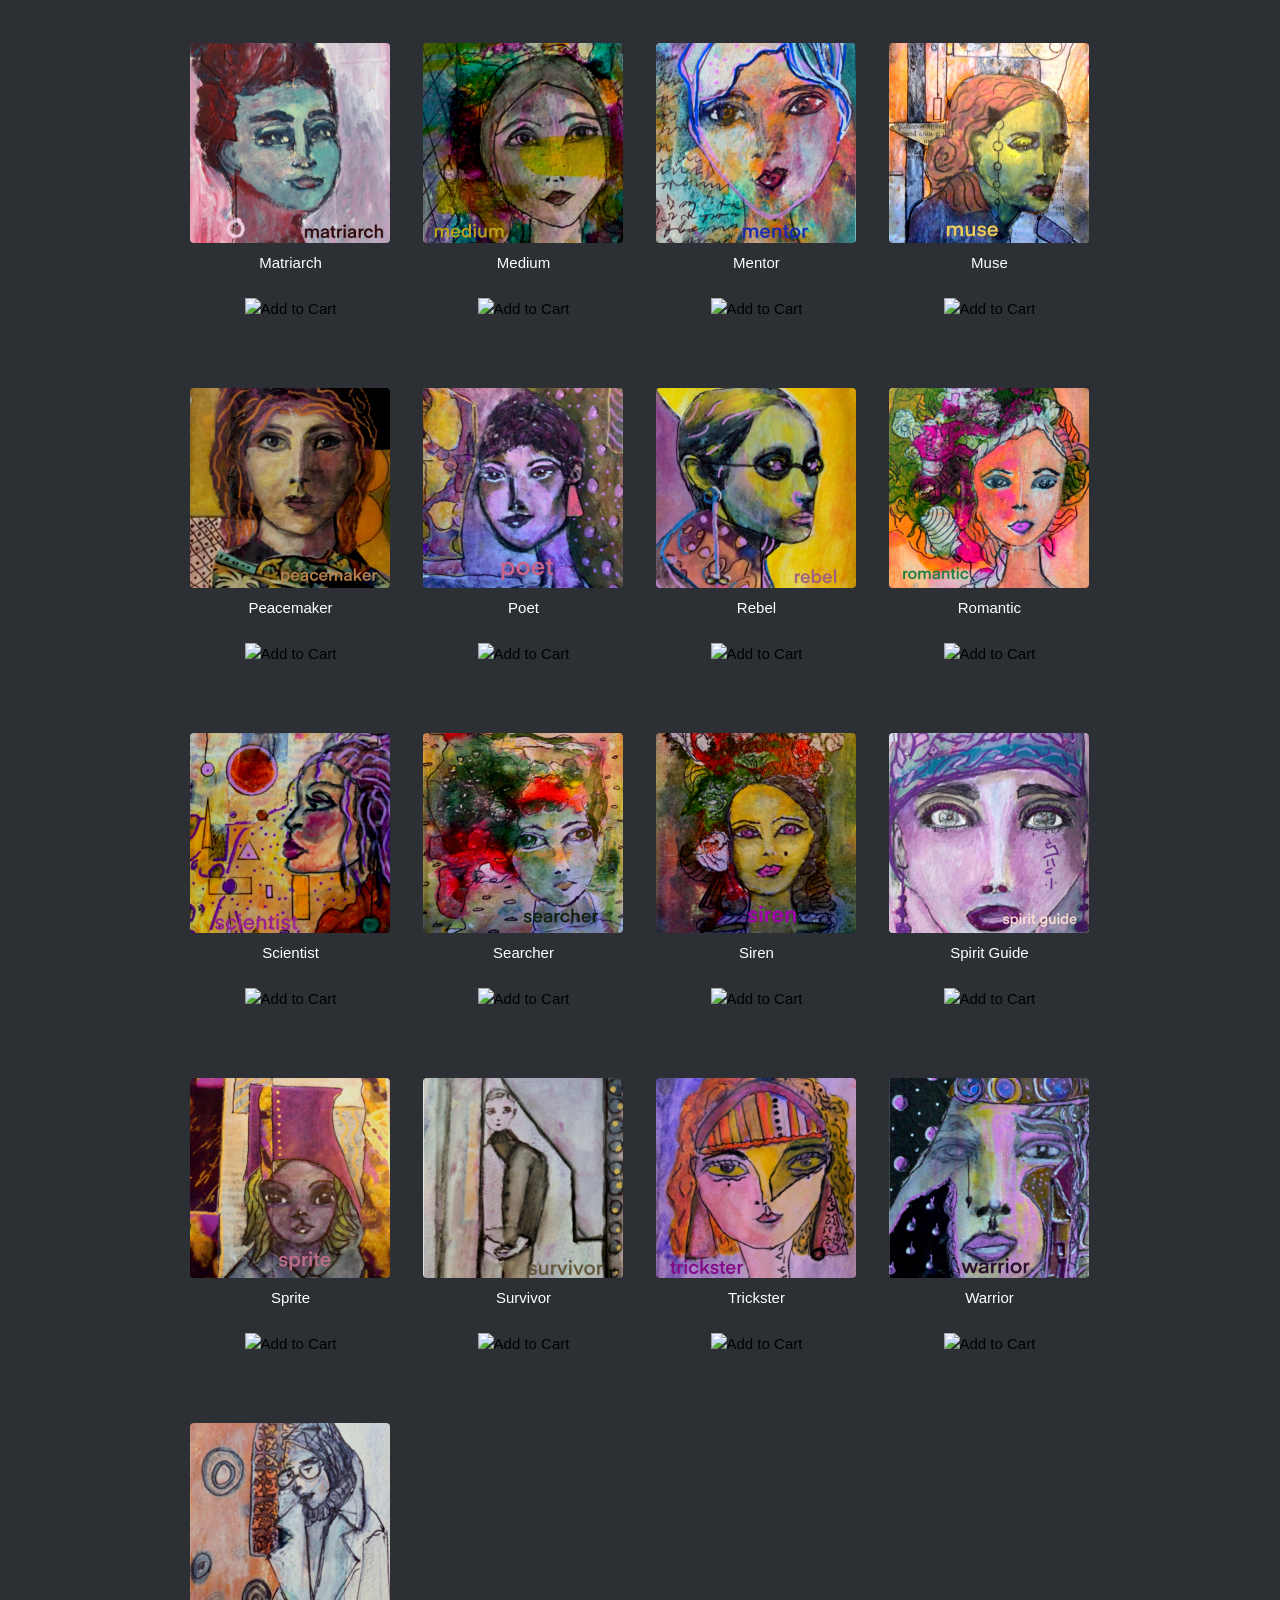
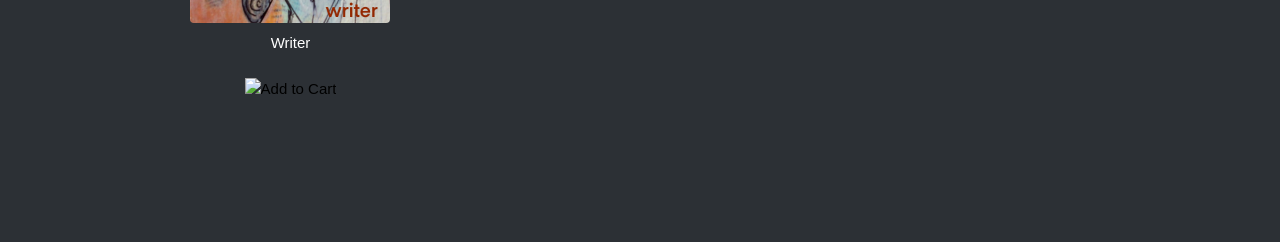
==== commit 795e5036: "Add files via upload" ====
--- a/index.html
+++ b/index.html
@@ -81,7 +81,10 @@
 </p>
 <p>
 Prints are signed on the back. Cost: $10 USD
-Product video can be seen here…
+Product video can be seen 
+<a href="https://youtu.be/vuZP81WUtKI?si=7kLKASbxQuo9UjPX" target="_blank" title=". . . . Youtube">
+here
+</a>
 </p>
 <p>
   Shipping is free in USA. Full refund within two weeks if unsatisfactory. Return shipping is not included. Thank you!!!  
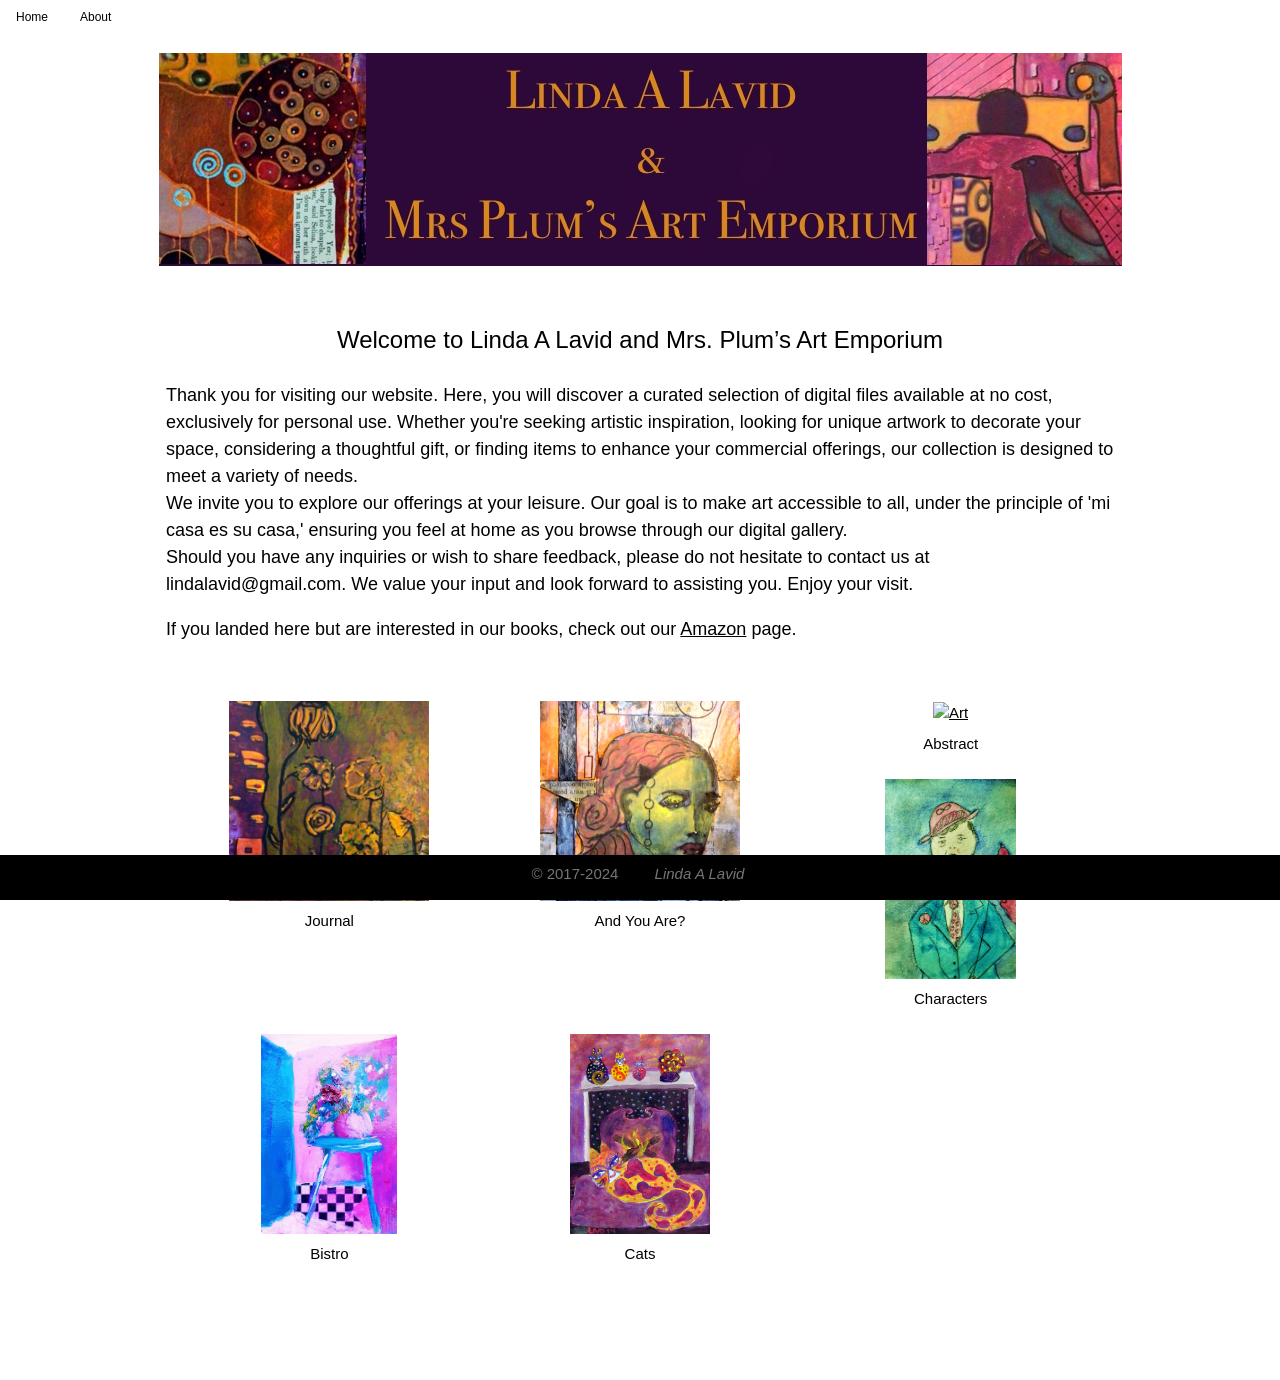
==== commit 78979adb: "big changes The latest website updates." ====
--- a/index.html
+++ b/index.html
@@ -1,32 +1,39 @@
 <!DOCTYPE html>
 <html lang="en">
 <head>
-  <title>Linda A Lavid: Art</title>
+  <title>Linda Lavid: Art</title>
   <meta charset="UTF-8">
   <meta name="viewport" content="width=device-width, initial-scale=1">
-  <link rel="shortcut icon" href="images/me-hermit-1-121x119.png" type="image/x-icon">
 
-  <meta name="description" content="personal website">
+  <link rel="canonical" href="https://www.lindalavid.com"/>
+
+  <meta itemprop="name" content="Linda Lavid"/>
+  <meta itemprop="url" content="https://www.lindalavid.com"/>
+  <meta itemprop="description" content="Linda Lavid - Artist and Author."/>
+
+  <!-- link rel="shortcut icon" href="images/me-hermit-1-121x119.png" type="image/x-icon" -->
+
+  <meta name="description" content="Linda Lavid - Artist and Author.">
 
   <link rel="stylesheet" href="css/w3.css">
+  <link href="fontawesome/css/all.min.css" rel="stylesheet">
 
   <style>
     body, h1, h2, h3, h4, h5, h6  {
       font-family: Helvetica, Arial, sans-serif;
     }
-    body {
-      background-color: #2c3035;  /*Dark greyish-blue background */
-      color: #ffffff; /* White text color */
+
+    .art img {
+      width: 100%;
+      height: 200px;
+      object-fit: contain;
+      object-position: center;
     }
 
-    .art img {
-        width: 200px;
-        height: auto;
-        object-fit: cover;
-    }
-
-    .art {
-        /*text-align: center;*/
+    @media screen and (max-width: 600px) {
+      .art img {
+        height: 150px;
+      }
     }
 
     .art-title, .art-author {
@@ -43,689 +50,150 @@
         font-style: italic;
         color: lightgray;
     }
-
-    .title-box {
-        background-color: #444;
-        padding: 5px;
-        /*text-align: left;*/
-        font-size: 24px;
-        margin-bottom: 20px;
-    }
-
-    .title-box img {
-        width: 90px;
-        height: auto;
-        object-fit: cover;
-    }
-    
-    .disabled {
-        pointer-events: none;
-        cursor: default;
-      }
   </style>
 </head>
 
 <body>
-<div class="title-box">
-  <div class="w3-auto w3-center">
-    Art by Linda A Lavid
+
+<!-- Navbar -->
+<div class="w3-top">
+  <div class="w3-bar w3-white w3-left-align w3-small">
+    <a href="index.html" class="w3-bar-item w3-button w3-padding w3-hide-small">Home</a>
+    <a href="about.html" class="w3-bar-item w3-button w3-padding w3-hide-small">About</a>
+    <a class="w3-bar-item w3-button w3-right w3-hide-large w3-hide-medium" href="javascript:void(0);" onclick="myFunction()" title="Toggle Navigation Menu"><i class="fa fa-bars"></i></a>
+  </div>
+  <!-- Navbar on small screens -->
+  <div id="navDemo" class="w3-bar-block w3-white w3-hide w3-hide-large w3-hide-medium">
+    <a href="index.html" class="w3-bar-item w3-button w3-padding">Home</a>
+    <a href="about.html" class="w3-bar-item w3-button w3-padding">About</a>
   </div>
 </div>
 
-<!-- header for art -->
-<div class="w3-center w3-padding">
-<p>
-The following women's squares were made for an exhibition at the Lake Shore Center for the Arts. The piece is titled, "And You Are?"
-<p>
-All of the following titled art pieces are high-resolution, full-color 4x4 inch prints on high-quality paper mounted on poplar squares. 
-</p>
-<p>
-Prints are signed on the back. Cost: $10 USD
-Product video can be seen 
-<a href="https://youtu.be/vuZP81WUtKI?si=7kLKASbxQuo9UjPX" target="_blank" title=". . . . Youtube">
-here
-</a>
-</p>
-<p>
-  Shipping is free in USA. Full refund within two weeks if unsatisfactory. Return shipping is not included. Thank you!!!  
-</p>
+<!-- banner: the image below navbar -->
+<br><br>
+<div class="w3-display-container w3-padding w3-center">
+  <div>
+    <img src="images/index_page_banners_thumbnails/banner.jpg" style="max-width:100%; height:auto;">
+  </div>
 </div>
+
+<!-- description -->
+<div class="w3-row-padding w3-padding-16 w3-container">
+  <div class="w3-content">
+    <div class="w3-padding w3-large">
+      <p class="w3-center w3-xlarge">
+        Welcome to Linda A Lavid and Mrs. Plum’s Art Emporium
+      </p>
+      <p>
+        Thank you for visiting our website. 
+        Here, you will discover a curated selection of digital files available at no cost, 
+        exclusively for personal use. Whether you're seeking artistic inspiration, looking 
+        for unique artwork to decorate your space, considering a thoughtful gift, or finding 
+        items to enhance your commercial offerings, our collection is designed to meet a variety of needs.
+        <br>
+        We invite you to explore our offerings at your leisure. Our goal is to make art accessible to all, 
+        under the principle of 'mi casa es su casa,' ensuring you feel at home as you browse through our 
+        digital gallery.
+        <br>
+        Should you have any inquiries or wish to share feedback, please do not hesitate to contact us at lindalavid@gmail.com. 
+        We value your input and look forward to assisting you.
+        Enjoy your visit.
+      </p>
+      <p>
+        If you landed here but are interested in our books, check out our
+        <a href="https://www.amazon.com/stores/Linda-A.-Lavid/author/B002BMBKEA?ref=sr_ntt_srch_lnk_1&qid=1710091706&sr=8-1&isDramIntegrated=true&shoppingPortalEnabled=true" target="_blank">Amazon</a>
+        page.
+      </p>
+    </div>
+  </div>
+</div>
+
 
 <!-- box for all rows -->
 <div class="w3-container w3-content">
 
-  <!-- row 1 -->
+  <!-- row with up to 3 images per row and down to 2 images on small devices (cell) -->
+    <!-- note: the l4 in: class="w3-col s6 m6 l4 art w3-center" means 3 images max/row across screen -->
   <div class="w3-row-padding w3-margin-top">
 
-    <!-- #1 image + 2 buttons -->
-    <div class="w3-col s6 m6 l3 art w3-center">
-      <a href="#" target="_blank" style="text-decoration: none;" title=". . . . ">
-        <img src="images/women/Activist.jpg" alt="Art" class="w3-round w3-image">
+<!-- ************************************************************************************* -->
+
+    <div class="w3-col s6 m6 l4 art w3-center">
+      <a href="journal.html">
+        <img src="images/journal/evening.jpg" alt="Art" class="w3-image">
       </a>
-      <div class="art-title">Activist</div>
-      <div class="w3-bar">
-<!-- paypal here !!!!!!!!!!!!!!!! -->
-<form action="https://www.paypal.com/cgi-bin/webscr" method="post" target="_blank">
-  <input type="hidden" name="cmd" value="_s-xclick" />
-  <input type="hidden" name="hosted_button_id" value="V7TKY3G7FF78Q" />
-  <input type="hidden" name="currency_code" value="USD" />
-  <input type="image" src="https://www.paypalobjects.com/en_US/i/btn/btn_cart_SM.gif" border="0" name="submit" title="PayPal - The safer, easier way to pay online!" alt="Add to Cart" />
-</form>
-<!-- ............................ -->
-      </div>
+      <div class="art-title">Journal</div>
     </div>
 
-    <!-- #2 image + 2 buttons -->
-    <div class="w3-col s6 m6 l3 art w3-center">
-      <a href="#" target="_blank" style="text-decoration: none;" title=". . . . ">
-        <img src="images/women/Adventurer.jpg" alt="Art" class="w3-round w3-image">
+    <div class="w3-col s6 m6 l4 art w3-center">
+      <a href="and_you_are.html">
+        <img src="images/and_you_are/muse.jpg" alt="Art" class="w3-image">
       </a>
-      <div class="art-title">Adventurer</div>
-      <div class="w3-bar">
-<!-- paypal here !!!!!!!!!!!!!!!! -->
-<form action="https://www.paypal.com/cgi-bin/webscr" method="post" target="_blank">
-  <input type="hidden" name="cmd" value="_s-xclick" />
-  <input type="hidden" name="hosted_button_id" value="PLZCRA4PQ9MVN" />
-  <input type="hidden" name="currency_code" value="USD" />
-  <input type="image" src="https://www.paypalobjects.com/en_US/i/btn/btn_cart_SM.gif" border="0" name="submit" title="PayPal - The safer, easier way to pay online!" alt="Add to Cart" />
-</form>
-<!-- ............................ -->
-      </div>
+      <div class="art-title">And You Are?</div>
     </div>
 
-    <!-- #2 image + 2 buttons -->
-    <div class="w3-col s6 m6 l3 art w3-center">
-      <a href="#" target="_blank" style="text-decoration: none;" title=". . . . ">
-        <img src="images/women/Artist.jpg" alt="Art" class="w3-round w3-image">
+    <div class="w3-col s6 m6 l4 art w3-center">
+      <a href="abstract.html">
+        <img src="images/abstract/19.png" alt="Art" class="w3-image">
       </a>
-      <div class="art-title">Artist</i></div>
-      <div class="w3-bar">
-<!-- paypal here !!!!!!!!!!!!!!!! -->
-<form action="https://www.paypal.com/cgi-bin/webscr" method="post" target="_blank">
-  <input type="hidden" name="cmd" value="_s-xclick" />
-  <input type="hidden" name="hosted_button_id" value="4A3GVX936GKFS" />
-  <input type="hidden" name="currency_code" value="USD" />
-  <input type="image" src="https://www.paypalobjects.com/en_US/i/btn/btn_cart_SM.gif" border="0" name="submit" title="PayPal - The safer, easier way to pay online!" alt="Add to Cart" />
-</form>
-<!-- ............................ -->
-      </div>
+      <div class="art-title">Abstract</i></div>
     </div>
-    <!-- #4 image + 2 buttons -->
-    <div class="w3-col s6 m6 l3 art w3-center">
-      <a href="" target="_blank" style="text-decoration: none;" title=". . . . ">
-        <img src="images/women/Caregiver.jpg" alt="Art" class="w3-round w3-image">
+
+    <div class="w3-col s6 m6 l4 art w3-center">
+      <a href="characters.html">
+        <img src="images/characters/manford_peabody.jpg" alt="Art" class="w3-image">
       </a>
-      <div class="art-title">Caregiver</div>
-      <div class="w3-bar">
-<!-- ............................ -->
-<form action="https://www.paypal.com/cgi-bin/webscr" method="post" target="_blank">
-  <input type="hidden" name="cmd" value="_s-xclick" />
-  <input type="hidden" name="hosted_button_id" value="6L6FSX9PD86K4" />
-  <input type="hidden" name="currency_code" value="USD" />
-  <input type="image" src="https://www.paypalobjects.com/en_US/i/btn/btn_cart_SM.gif" border="0" name="submit" title="PayPal - The safer, easier way to pay online!" alt="Add to Cart" />
-</form>
-<!-- paypal here !!!!!!!!!!!!!!!! -->
-      </div>
+      <div class="art-title">Characters</div>
     </div>
+
+    <div class="w3-col s6 m6 l4 art w3-center">
+      <a href="bistro.html">
+        <img src="images/bistro/11_am.jpg" alt="Art" class="w3-image">
+      </a>
+      <div class="art-title">Bistro</div>
+    </div>
+
+    <div class="w3-col s6 m6 l4 art w3-center">
+      <a href="cats.html">
+        <img src="images/cats/toasty_kitty.jpg" alt="Art" class="w3-image">
+      </a>
+      <div class="art-title">Cats</i></div>
+    </div>
+
+<!-- ************************************************************************************* -->
+
   </div>
-  <!-- warning: keep this between each row of images -->
-  <br><br>
 
-  <!-- row 2 -->
-  <div class="w3-row-padding w3-margin-top">
-    <!-- #1 image + 2 buttons -->
-    <div class="w3-col s6 m6 l3 art w3-center">
-      <a href="#" target="_blank" style="text-decoration: none;" title=". . . . ">
-        <img src="images/women/Chairman.jpg" alt="Art" class="w3-round w3-image">
-      </a>
-      <div class="art-title">Chairman</div>
-      <div class="w3-bar">
-<!-- paypal here !!!!!!!!!!!!!!!! -->
-<form action="https://www.paypal.com/cgi-bin/webscr" method="post" target="_blank">
-  <input type="hidden" name="cmd" value="_s-xclick" />
-  <input type="hidden" name="hosted_button_id" value="YR2BDGPY5X42E" />
-  <input type="hidden" name="currency_code" value="USD" />
-  <input type="image" src="https://www.paypalobjects.com/en_US/i/btn/btn_cart_SM.gif" border="0" name="submit" title="PayPal - The safer, easier way to pay online!" alt="Add to Cart" />
-</form>
-<!-- ............................ -->
-      </div>
-    </div>
-    <!-- #2 image + 2 buttons -->
-    <div class="w3-col s6 m6 l3 art w3-center">
-      <a href="" target="_blank" style="text-decoration: none;" title=". . . . ">
-        <img src="images/women/Crone.jpg" alt="Art" class="w3-round w3-image">
-      </a>
-      <div class="art-title">Crone</div>
-      <div class="w3-bar">
-<!-- paypal here !!!!!!!!!!!!!!!! -->
-<form action="https://www.paypal.com/cgi-bin/webscr" method="post" target="_blank">
-  <input type="hidden" name="cmd" value="_s-xclick" />
-  <input type="hidden" name="hosted_button_id" value="CMPUNFMSL2AGL" />
-  <input type="hidden" name="currency_code" value="USD" />
-  <input type="image" src="https://www.paypalobjects.com/en_US/i/btn/btn_cart_SM.gif" border="0" name="submit" title="PayPal - The safer, easier way to pay online!" alt="Add to Cart" />
-</form>
-<!-- ............................ -->
-      </div>
-    </div>
-    <!-- #3 image + 2 buttons -->
-    <div class="w3-col s6 m6 l3 art w3-center">
-      <a href="#" target="_blank" style="text-decoration: none;" title=". . . . ">
-        <img src="images/women/Designer.jpg" alt="Art" class="w3-round w3-image">
-      </a>
-      <div class="art-title">Designer</i></div>
-      <div class="w3-bar">
-<!-- paypal here !!!!!!!!!!!!!!!! -->
-<form action="https://www.paypal.com/cgi-bin/webscr" method="post" target="_blank">
-  <input type="hidden" name="cmd" value="_s-xclick" />
-  <input type="hidden" name="hosted_button_id" value="Y9783J76KPG3L" />
-  <input type="hidden" name="currency_code" value="USD" />
-  <input type="image" src="https://www.paypalobjects.com/en_US/i/btn/btn_cart_SM.gif" border="0" name="submit" title="PayPal - The safer, easier way to pay online!" alt="Add to Cart" />
-</form>
-<!-- ............................ -->
-      </div>
-    </div>
-    <!-- #4 image + 2 buttons -->
-    <div class="w3-col s6 m6 l3 art w3-center">
-      <a href="" target="_blank" style="text-decoration: none;" title=". . . . ">
-        <img src="images/women/Dreamer.jpg" alt="Art" class="w3-round w3-image">
-      </a>
-      <div class="art-title">Dreamer</div>
-      <div class="w3-bar">
-<!-- paypal here !!!!!!!!!!!!!!!! -->
-<form action="https://www.paypal.com/cgi-bin/webscr" method="post" target="_blank">
-  <input type="hidden" name="cmd" value="_s-xclick" />
-  <input type="hidden" name="hosted_button_id" value="VMFTFWNH8NCAC" />
-  <input type="hidden" name="currency_code" value="USD" />
-  <input type="image" src="https://www.paypalobjects.com/en_US/i/btn/btn_cart_SM.gif" border="0" name="submit" title="PayPal - The safer, easier way to pay online!" alt="Add to Cart" />
-</form>
-<!-- ............................ -->
-      </div>
-    </div>
-  </div>
-  <!-- warning: keep this between each row of images -->
-  <br><br>
-
-  <!-- row 3 -->
-  <div class="w3-row-padding w3-margin-top">
-    <!-- #1 image + 2 buttons -->
-    <div class="w3-col s6 m6 l3 art w3-center">
-      <a href="#" target="_blank" style="text-decoration: none;" title=". . . . ">
-        <img src="images/women/Freethinker.jpg" alt="Art" class="w3-round w3-image">
-      </a>
-      <div class="art-title">Freethinker</div>
-      <div class="w3-bar">
-<!-- paypal here !!!!!!!!!!!!!!!! -->
-<form action="https://www.paypal.com/cgi-bin/webscr" method="post" target="_blank">
-  <input type="hidden" name="cmd" value="_s-xclick" />
-  <input type="hidden" name="hosted_button_id" value="Q3SQZAUEMZN2S" />
-  <input type="hidden" name="currency_code" value="USD" />
-  <input type="image" src="https://www.paypalobjects.com/en_US/i/btn/btn_cart_SM.gif" border="0" name="submit" title="PayPal - The safer, easier way to pay online!" alt="Add to Cart" />
-</form>
-<!-- ............................ -->
-      </div>
-    </div>
-    <!-- #2 image + 2 buttons -->
-    <div class="w3-col s6 m6 l3 art w3-center">
-      <a href="" target="_blank" style="text-decoration: none;" title=". . . . ">
-        <img src="images/women/Friend.jpg" alt="Art" class="w3-round w3-image">
-      </a>
-      <div class="art-title">Friend</div>
-      <div class="w3-bar">
-<!-- paypal here !!!!!!!!!!!!!!!! -->
-<form action="https://www.paypal.com/cgi-bin/webscr" method="post" target="_blank">
-  <input type="hidden" name="cmd" value="_s-xclick" />
-  <input type="hidden" name="hosted_button_id" value="4HS3RJ8KQUEJ2" />
-  <input type="hidden" name="currency_code" value="USD" />
-  <input type="image" src="https://www.paypalobjects.com/en_US/i/btn/btn_cart_SM.gif" border="0" name="submit" title="PayPal - The safer, easier way to pay online!" alt="Add to Cart" />
-</form>
-<!-- ............................ -->
-      </div>
-    </div>
-    <!-- #3 image + 2 buttons -->
-    <div class="w3-col s6 m6 l3 art w3-center">
-      <a href="#" target="_blank" style="text-decoration: none;" title=". . . . ">
-        <img src="images/women/Healer.jpg" alt="Art" class="w3-round w3-image">
-      </a>
-      <div class="art-title">Healer</i></div>
-      <div class="w3-bar">
-<!-- paypal here !!!!!!!!!!!!!!!! -->
-<form action="https://www.paypal.com/cgi-bin/webscr" method="post" target="_blank">
-  <input type="hidden" name="cmd" value="_s-xclick" />
-  <input type="hidden" name="hosted_button_id" value="XS5H9AQFEMBWJ" />
-  <input type="hidden" name="currency_code" value="USD" />
-  <input type="image" src="https://www.paypalobjects.com/en_US/i/btn/btn_cart_SM.gif" border="0" name="submit" title="PayPal - The safer, easier way to pay online!" alt="Add to Cart" />
-</form>
-<!-- ............................ -->
-      </div>
-    </div>
-    <!-- #4 image + 2 buttons -->
-    <div class="w3-col s6 m6 l3 art w3-center">
-      <a href="" target="_blank" style="text-decoration: none;" title=". . . . ">
-        <img src="images/women/Iconoclast.jpg" alt="Art" class="w3-round w3-image">
-      </a>
-      <div class="art-title">Iconoclast</div>
-      <div class="w3-bar">
-<!-- paypal here !!!!!!!!!!!!!!!! -->
-<form action="https://www.paypal.com/cgi-bin/webscr" method="post" target="_blank">
-  <input type="hidden" name="cmd" value="_s-xclick" />
-  <input type="hidden" name="hosted_button_id" value="39HWRXCVU689Q" />
-  <input type="hidden" name="currency_code" value="USD" />
-  <input type="image" src="https://www.paypalobjects.com/en_US/i/btn/btn_cart_SM.gif" border="0" name="submit" title="PayPal - The safer, easier way to pay online!" alt="Add to Cart" />
-</form>
-<!-- ............................ -->
-      </div>
-    </div>
-  </div>
-  <!-- warning: keep this between each row of images -->
-  <br><br>
-
-  <!-- row 4 -->
-  <div class="w3-row-padding w3-margin-top">
-    <!-- #1 image + 2 buttons -->
-    <div class="w3-col s6 m6 l3 art w3-center">
-      <a href="#" target="_blank" style="text-decoration: none;" title=". . . . ">
-        <img src="images/women/Influencer.jpg" alt="Art" class="w3-round w3-image">
-      </a>
-      <div class="art-title">Influencer</div>
-      <div class="w3-bar">
-<!-- paypal here !!!!!!!!!!!!!!!! -->
-<form action="https://www.paypal.com/cgi-bin/webscr" method="post" target="_blank">
-  <input type="hidden" name="cmd" value="_s-xclick" />
-  <input type="hidden" name="hosted_button_id" value="S8N2A6A8HSACQ" />
-  <input type="hidden" name="currency_code" value="USD" />
-  <input type="image" src="https://www.paypalobjects.com/en_US/i/btn/btn_cart_SM.gif" border="0" name="submit" title="PayPal - The safer, easier way to pay online!" alt="Add to Cart" />
-</form>
-<!-- ............................ -->
-      </div>
-    </div>
-    <!-- #2 image + 2 buttons -->
-    <div class="w3-col s6 m6 l3 art w3-center">
-      <a href="" target="_blank" style="text-decoration: none;" title=". . . . ">
-        <img src="images/women/Ingenue.jpg" alt="Art" class="w3-round w3-image">
-      </a>
-      <div class="art-title">Ingenue</div>
-      <div class="w3-bar">
-<!-- paypal here !!!!!!!!!!!!!!!! -->
-<form action="https://www.paypal.com/cgi-bin/webscr" method="post" target="_blank">
-  <input type="hidden" name="cmd" value="_s-xclick" />
-  <input type="hidden" name="hosted_button_id" value="SHWDHRX32Z6RW" />
-  <input type="hidden" name="currency_code" value="USD" />
-  <input type="image" src="https://www.paypalobjects.com/en_US/i/btn/btn_cart_SM.gif" border="0" name="submit" title="PayPal - The safer, easier way to pay online!" alt="Add to Cart" />
-</form>
-<!-- ............................ -->
-      </div>
-    </div>
-    <!-- #3 image + 2 buttons -->
-    <div class="w3-col s6 m6 l3 art w3-center">
-      <a href="#" target="_blank" style="text-decoration: none;" title=". . . . ">
-        <img src="images/women/Innocent.jpg" alt="Art" class="w3-round w3-image">
-      </a>
-      <div class="art-title">Innocent</i></div>
-      <div class="w3-bar">
-<!-- paypal here !!!!!!!!!!!!!!!! -->
-<form action="https://www.paypal.com/cgi-bin/webscr" method="post" target="_blank">
-  <input type="hidden" name="cmd" value="_s-xclick" />
-  <input type="hidden" name="hosted_button_id" value="4LFVSB62KEWPG" />
-  <input type="hidden" name="currency_code" value="USD" />
-  <input type="image" src="https://www.paypalobjects.com/en_US/i/btn/btn_cart_SM.gif" border="0" name="submit" title="PayPal - The safer, easier way to pay online!" alt="Add to Cart" />
-</form>
-<!-- ............................ -->
-      </div>
-    </div>
-    <!-- #4 image + 2 buttons -->
-    <div class="w3-col s6 m6 l3 art w3-center">
-      <a href="" target="_blank" style="text-decoration: none;" title=". . . . ">
-        <img src="images/women/Innovator.jpg" alt="Art" class="w3-round w3-image">
-      </a>
-      <div class="art-title">Innovator</div>
-      <div class="w3-bar">
-<!-- paypal here !!!!!!!!!!!!!!!! -->
-<form action="https://www.paypal.com/cgi-bin/webscr" method="post" target="_blank">
-  <input type="hidden" name="cmd" value="_s-xclick" />
-  <input type="hidden" name="hosted_button_id" value="6TYG5YFM93BW8" />
-  <input type="hidden" name="currency_code" value="USD" />
-  <input type="image" src="https://www.paypalobjects.com/en_US/i/btn/btn_cart_SM.gif" border="0" name="submit" title="PayPal - The safer, easier way to pay online!" alt="Add to Cart" />
-</form>
-<!-- ............................ -->
-      </div>
-    </div>
-  </div>
-  <br><br>
-
-  <!-- row 5 -->
-  <div class="w3-row-padding w3-margin-top">
-    <!-- #1 image + 2 buttons -->
-    <div class="w3-col s6 m6 l3 art w3-center">
-      <a href="#" target="_blank" style="text-decoration: none;" title=". . . . ">
-        <img src="images/women/Matriarch.jpg" alt="Art" class="w3-round w3-image">
-      </a>
-      <div class="art-title">Matriarch</div>
-      <div class="w3-bar">
-<!-- paypal here !!!!!!!!!!!!!!!! -->
-<form action="https://www.paypal.com/cgi-bin/webscr" method="post" target="_blank">
-  <input type="hidden" name="cmd" value="_s-xclick" />
-  <input type="hidden" name="hosted_button_id" value="MV6CS2KQAS42W" />
-  <input type="hidden" name="currency_code" value="USD" />
-  <input type="image" src="https://www.paypalobjects.com/en_US/i/btn/btn_cart_SM.gif" border="0" name="submit" title="PayPal - The safer, easier way to pay online!" alt="Add to Cart" />
-</form>
-<!-- ............................ -->
-      </div>
-    </div>
-    <!-- #2 image + 2 buttons -->
-    <div class="w3-col s6 m6 l3 art w3-center">
-      <a href="" target="_blank" style="text-decoration: none;" title=". . . . ">
-        <img src="images/women/Medium.jpg" alt="Art" class="w3-round w3-image">
-      </a>
-      <div class="art-title">Medium</div>
-      <div class="w3-bar">
-<!-- paypal here !!!!!!!!!!!!!!!! -->
-<form action="https://www.paypal.com/cgi-bin/webscr" method="post" target="_blank">
-  <input type="hidden" name="cmd" value="_s-xclick" />
-  <input type="hidden" name="hosted_button_id" value="44QDN6EPZX4EL" />
-  <input type="hidden" name="currency_code" value="USD" />
-  <input type="image" src="https://www.paypalobjects.com/en_US/i/btn/btn_cart_SM.gif" border="0" name="submit" title="PayPal - The safer, easier way to pay online!" alt="Add to Cart" />
-</form>
-<!-- ............................ -->
-      </div>
-    </div>
-    <!-- #3 image + 2 buttons -->
-    <div class="w3-col s6 m6 l3 art w3-center">
-      <a href="#" target="_blank" style="text-decoration: none;" title=". . . . ">
-        <img src="images/women/Mentor.jpg" alt="Art" class="w3-round w3-image">
-      </a>
-      <div class="art-title">Mentor</i></div>
-      <div class="w3-bar">
-<!-- paypal here !!!!!!!!!!!!!!!! -->
-<form action="https://www.paypal.com/cgi-bin/webscr" method="post" target="_blank">
-  <input type="hidden" name="cmd" value="_s-xclick" />
-  <input type="hidden" name="hosted_button_id" value="BW75LUTUJ5TUA" />
-  <input type="hidden" name="currency_code" value="USD" />
-  <input type="image" src="https://www.paypalobjects.com/en_US/i/btn/btn_cart_SM.gif" border="0" name="submit" title="PayPal - The safer, easier way to pay online!" alt="Add to Cart" />
-</form>
-<!-- ............................ -->
-      </div>
-    </div>
-    <!-- #4 image + 2 buttons -->
-    <div class="w3-col s6 m6 l3 art w3-center">
-      <a href="" target="_blank" style="text-decoration: none;" title=". . . . ">
-        <img src="images/women/Muse.jpg" alt="Art" class="w3-round w3-image">
-      </a>
-      <div class="art-title">Muse</div>
-      <div class="w3-bar">
-<!-- paypal here !!!!!!!!!!!!!!!! -->
-<form action="https://www.paypal.com/cgi-bin/webscr" method="post" target="_blank">
-  <input type="hidden" name="cmd" value="_s-xclick" />
-  <input type="hidden" name="hosted_button_id" value="BBDGYB6TEBN3S" />
-  <input type="hidden" name="currency_code" value="USD" />
-  <input type="image" src="https://www.paypalobjects.com/en_US/i/btn/btn_cart_SM.gif" border="0" name="submit" title="PayPal - The safer, easier way to pay online!" alt="Add to Cart" />
-</form>
-<!-- ............................ -->
-      </div>
-    </div>
-  </div>
-  <br><br>
-
-  <!-- row 6 -->
-  <div class="w3-row-padding w3-margin-top">
-    <!-- #1 image + 2 buttons -->
-    <div class="w3-col s6 m6 l3 art w3-center">
-      <a href="#" target="_blank" style="text-decoration: none;" title=". . . . ">
-        <img src="images/women/Peacemaker.jpg" alt="Art" class="w3-round w3-image">
-      </a>
-      <div class="art-title">Peacemaker</div>
-      <div class="w3-bar">
-<!-- paypal here !!!!!!!!!!!!!!!! -->
-<form action="https://www.paypal.com/cgi-bin/webscr" method="post" target="_blank">
-  <input type="hidden" name="cmd" value="_s-xclick" />
-  <input type="hidden" name="hosted_button_id" value="B9V6R2UDNW2Y6" />
-  <input type="hidden" name="currency_code" value="USD" />
-  <input type="image" src="https://www.paypalobjects.com/en_US/i/btn/btn_cart_SM.gif" border="0" name="submit" title="PayPal - The safer, easier way to pay online!" alt="Add to Cart" />
-</form>
-<!-- ............................ -->
-      </div>
-    </div>
-    <!-- #2 image + 2 buttons -->
-    <div class="w3-col s6 m6 l3 art w3-center">
-      <a href="" target="_blank" style="text-decoration: none;" title=". . . . ">
-        <img src="images/women/Poet.jpg" alt="Art" class="w3-round w3-image">
-      </a>
-      <div class="art-title">Poet</div>
-      <div class="w3-bar">
-<!-- paypal here !!!!!!!!!!!!!!!! -->
-<form action="https://www.paypal.com/cgi-bin/webscr" method="post" target="_blank">
-  <input type="hidden" name="cmd" value="_s-xclick" />
-  <input type="hidden" name="hosted_button_id" value="VDGTH9RUFTP6N" />
-  <input type="hidden" name="currency_code" value="USD" />
-  <input type="image" src="https://www.paypalobjects.com/en_US/i/btn/btn_cart_SM.gif" border="0" name="submit" title="PayPal - The safer, easier way to pay online!" alt="Add to Cart" />
-</form>
-<!-- ............................ -->
-      </div>
-    </div>
-    <!-- #3 image + 2 buttons -->
-    <div class="w3-col s6 m6 l3 art w3-center">
-      <a href="#" target="_blank" style="text-decoration: none;" title=". . . . ">
-        <img src="images/women/Rebel.jpg" alt="Art" class="w3-round w3-image">
-      </a>
-      <div class="art-title">Rebel</i></div>
-      <div class="w3-bar">
-<!-- paypal here !!!!!!!!!!!!!!!! -->
-<form action="https://www.paypal.com/cgi-bin/webscr" method="post" target="_blank">
-  <input type="hidden" name="cmd" value="_s-xclick" />
-  <input type="hidden" name="hosted_button_id" value="CRS95AK9TZRM8" />
-  <input type="hidden" name="currency_code" value="USD" />
-  <input type="image" src="https://www.paypalobjects.com/en_US/i/btn/btn_cart_SM.gif" border="0" name="submit" title="PayPal - The safer, easier way to pay online!" alt="Add to Cart" />
-</form>
-<!-- ............................ -->
-      </div>
-    </div>
-    <!-- #4 image + 2 buttons -->
-    <div class="w3-col s6 m6 l3 art w3-center">
-      <a href="" target="_blank" style="text-decoration: none;" title=". . . . ">
-        <img src="images/women/Romantic.jpg" alt="Art" class="w3-round w3-image">
-      </a>
-      <div class="art-title">Romantic</div>
-      <div class="w3-bar">
-<!-- paypal here !!!!!!!!!!!!!!!! -->
-<form action="https://www.paypal.com/cgi-bin/webscr" method="post" target="_blank">
-  <input type="hidden" name="cmd" value="_s-xclick" />
-  <input type="hidden" name="hosted_button_id" value="GUY4QSVBFTWXG" />
-  <input type="hidden" name="currency_code" value="USD" />
-  <input type="image" src="https://www.paypalobjects.com/en_US/i/btn/btn_cart_SM.gif" border="0" name="submit" title="PayPal - The safer, easier way to pay online!" alt="Add to Cart" />
-</form>
-<!-- ............................ -->
-      </div>
-    </div>
-  </div>
-  <br><br>
-
-  <!-- row 7 -->
-  <div class="w3-row-padding w3-margin-top">
-    <!-- #1 image + 2 buttons -->
-    <div class="w3-col s6 m6 l3 art w3-center">
-      <a href="#" target="_blank" style="text-decoration: none;" title=". . . . ">
-        <img src="images/women/Scientist.jpg" alt="Art" class="w3-round w3-image">
-      </a>
-      <div class="art-title">Scientist</div>
-      <div class="w3-bar">
-<!-- paypal here !!!!!!!!!!!!!!!! -->
-<form action="https://www.paypal.com/cgi-bin/webscr" method="post" target="_blank">
-  <input type="hidden" name="cmd" value="_s-xclick" />
-  <input type="hidden" name="hosted_button_id" value="FJNB94G53DR52" />
-  <input type="hidden" name="currency_code" value="USD" />
-  <input type="image" src="https://www.paypalobjects.com/en_US/i/btn/btn_cart_SM.gif" border="0" name="submit" title="PayPal - The safer, easier way to pay online!" alt="Add to Cart" />
-</form>
-<!-- ............................ -->
-      </div>
-    </div>
-    <!-- #2 image + 2 buttons -->
-    <div class="w3-col s6 m6 l3 art w3-center">
-      <a href="" target="_blank" style="text-decoration: none;" title=". . . . ">
-        <img src="images/women/Searcher.jpg" alt="Art" class="w3-round w3-image">
-      </a>
-      <div class="art-title">Searcher</div>
-      <div class="w3-bar">
-<!-- paypal here !!!!!!!!!!!!!!!! -->
-<form action="https://www.paypal.com/cgi-bin/webscr" method="post" target="_blank">
-  <input type="hidden" name="cmd" value="_s-xclick" />
-  <input type="hidden" name="hosted_button_id" value="E4Y6H6JW7ZKNG" />
-  <input type="hidden" name="currency_code" value="USD" />
-  <input type="image" src="https://www.paypalobjects.com/en_US/i/btn/btn_cart_SM.gif" border="0" name="submit" title="PayPal - The safer, easier way to pay online!" alt="Add to Cart" />
-</form>
-<!-- ............................ -->
-      </div>
-    </div>
-    <!-- #3 image + 2 buttons -->
-    <div class="w3-col s6 m6 l3 art w3-center">
-      <a href="#" target="_blank" style="text-decoration: none;" title=". . . . ">
-        <img src="images/women/Siren.jpg" alt="Art" class="w3-round w3-image">
-      </a>
-      <div class="art-title">Siren</i></div>
-      <div class="w3-bar">
-<!-- paypal here !!!!!!!!!!!!!!!! -->
-<form action="https://www.paypal.com/cgi-bin/webscr" method="post" target="_blank">
-  <input type="hidden" name="cmd" value="_s-xclick" />
-  <input type="hidden" name="hosted_button_id" value="UPCVRQESBKTWQ" />
-  <input type="hidden" name="currency_code" value="USD" />
-  <input type="image" src="https://www.paypalobjects.com/en_US/i/btn/btn_cart_SM.gif" border="0" name="submit" title="PayPal - The safer, easier way to pay online!" alt="Add to Cart" />
-</form>
-<!-- ............................ -->
-      </div>
-    </div>
-    <!-- #4 image + 2 buttons -->
-    <div class="w3-col s6 m6 l3 art w3-center">
-      <a href="" target="_blank" style="text-decoration: none;" title=". . . . ">
-        <img src="images/women/Spirit_Guide.jpg" alt="Art" class="w3-round w3-image">
-      </a>
-      <div class="art-title">Spirit Guide</div>
-      <div class="w3-bar">
-<!-- paypal here !!!!!!!!!!!!!!!! -->
-<form action="https://www.paypal.com/cgi-bin/webscr" method="post" target="_blank">
-  <input type="hidden" name="cmd" value="_s-xclick" />
-  <input type="hidden" name="hosted_button_id" value="VJ3ZZZAEDZ9LY" />
-  <input type="hidden" name="currency_code" value="USD" />
-  <input type="image" src="https://www.paypalobjects.com/en_US/i/btn/btn_cart_SM.gif" border="0" name="submit" title="PayPal - The safer, easier way to pay online!" alt="Add to Cart" />
-</form>
-<!-- ............................ -->
-      </div>
-    </div>
-  </div>
-  <br><br>
-
-  <!-- row 8 -->
-  <div class="w3-row-padding w3-margin-top">
-    <!-- #1 image + 2 buttons -->
-    <div class="w3-col s6 m6 l3 art w3-center">
-      <a href="#" target="_blank" style="text-decoration: none;" title=". . . . ">
-        <img src="images/women/Sprite.jpg" alt="Art" class="w3-round w3-image">
-      </a>
-      <div class="art-title">Sprite</div>
-      <div class="w3-bar">
-<!-- paypal here !!!!!!!!!!!!!!!! -->
-<form action="https://www.paypal.com/cgi-bin/webscr" method="post" target="_blank">
-  <input type="hidden" name="cmd" value="_s-xclick" />
-  <input type="hidden" name="hosted_button_id" value="XFKKSZ2EEJP74" />
-  <input type="hidden" name="currency_code" value="USD" />
-  <input type="image" src="https://www.paypalobjects.com/en_US/i/btn/btn_cart_SM.gif" border="0" name="submit" title="PayPal - The safer, easier way to pay online!" alt="Add to Cart" />
-</form>
-<!-- ............................ -->
-      </div>
-    </div>
-    <!-- #2 image + 2 buttons -->
-    <div class="w3-col s6 m6 l3 art w3-center">
-      <a href="" target="_blank" style="text-decoration: none;" title=". . . . ">
-        <img src="images/women/Survivor.jpg" alt="Art" class="w3-round w3-image">
-      </a>
-      <div class="art-title">Survivor</div>
-      <div class="w3-bar">
-<!-- paypal here !!!!!!!!!!!!!!!! -->
-<form action="https://www.paypal.com/cgi-bin/webscr" method="post" target="_blank">
-  <input type="hidden" name="cmd" value="_s-xclick" />
-  <input type="hidden" name="hosted_button_id" value="P6RRX6R745YNA" />
-  <input type="hidden" name="currency_code" value="USD" />
-  <input type="image" src="https://www.paypalobjects.com/en_US/i/btn/btn_cart_SM.gif" border="0" name="submit" title="PayPal - The safer, easier way to pay online!" alt="Add to Cart" />
-</form>
-<!-- ............................ -->
-      </div>
-    </div>
-    <!-- #3 image + 2 buttons -->
-    <div class="w3-col s6 m6 l3 art w3-center">
-      <a href="#" target="_blank" style="text-decoration: none;" title=". . . . ">
-        <img src="images/women/Trickster.jpg" alt="Art" class="w3-round w3-image">
-      </a>
-      <div class="art-title">Trickster</i></div>
-      <div class="w3-bar">
-<!-- paypal here !!!!!!!!!!!!!!!! -->
-<form action="https://www.paypal.com/cgi-bin/webscr" method="post" target="_blank">
-  <input type="hidden" name="cmd" value="_s-xclick" />
-  <input type="hidden" name="hosted_button_id" value="EJNG7ZFERUMXU" />
-  <input type="hidden" name="currency_code" value="USD" />
-  <input type="image" src="https://www.paypalobjects.com/en_US/i/btn/btn_cart_SM.gif" border="0" name="submit" title="PayPal - The safer, easier way to pay online!" alt="Add to Cart" />
-</form>
-<!-- ............................ -->
-      </div>
-    </div>
-    <!-- #4 image + 2 buttons -->
-    <div class="w3-col s6 m6 l3 art w3-center">
-      <a href="" target="_blank" style="text-decoration: none;" title=". . . . ">
-        <img src="images/women/Warrior.jpg" alt="Art" class="w3-round w3-image">
-      </a>
-      <div class="art-title">Warrior</div>
-      <div class="w3-bar">
-<!-- paypal here !!!!!!!!!!!!!!!! -->
-<form action="https://www.paypal.com/cgi-bin/webscr" method="post" target="_blank">
-  <input type="hidden" name="cmd" value="_s-xclick" />
-  <input type="hidden" name="hosted_button_id" value="FP9L35SD8CZAQ" />
-  <input type="hidden" name="currency_code" value="USD" />
-  <input type="image" src="https://www.paypalobjects.com/en_US/i/btn/btn_cart_SM.gif" border="0" name="submit" title="PayPal - The safer, easier way to pay online!" alt="Add to Cart" />
-</form>
-<!-- ............................ -->
-      </div>
-    </div>
-  </div>
-  <br><br>
-
-  <!-- row 8 -->
-  <div class="w3-row-padding w3-margin-top">
-    <!-- #1 image + 2 buttons -->
-    <div class="w3-col s6 m6 l3 art w3-center">
-      <a href="#" target="_blank" style="text-decoration: none;" title=". . . . ">
-        <img src="images/women/Writer.jpg" alt="Art" class="w3-round w3-image">
-      </a>
-      <div class="art-title">Writer</div>
-      <div class="w3-bar">
-<!-- paypal here !!!!!!!!!!!!!!!! -->
-<form action="https://www.paypal.com/cgi-bin/webscr" method="post" target="_blank">
-  <input type="hidden" name="cmd" value="_s-xclick" />
-  <input type="hidden" name="hosted_button_id" value="JEC7X7N8YF9WU" />
-  <input type="hidden" name="currency_code" value="USD" />
-  <input type="image" src="https://www.paypalobjects.com/en_US/i/btn/btn_cart_SM.gif" border="0" name="submit" title="PayPal - The safer, easier way to pay online!" alt="Add to Cart" />
-</form>
-<!-- ............................ -->
-      </div>
-    </div>
-  </div>
-  <br><br>
-
-
-
-<!—- box around all rows —->
+<!-- the end of the <div> box around all of the rows -->
 </div>
+<br><br><br><br> <!-- to not be hidden by the footer -->
 
 <!-- footer -->
 <!-- use: w3-bottom = display footer always at bottom of viewport -->
 <div class="w3-black w3-bottom"> 
+  <div class="w3-center">
     <footer class="w3-container w3-center">  
       <div class="w3-bar w3-medium">
-        <div class="w3-bar-item w3-text-gray">&copy; 2017-2023</div>
-        <a href="#" class="w3-bar-item w3-button w3-circle" style="text-decoration: none;" title=". . . . . About">
-          &nbsp;<i class="w3-text-light-gray">Linda A Lavid</i>&nbsp;
+        <div class="w3-bar-item w3-text-gray">&copy; 2017-2024</div>
+        <a href="index.html" class="w3-bar-item w3-button w3-circle" style="text-decoration: none;" title=". . . . . About">
+          &nbsp;<i class="w3-text-gray">Linda A Lavid</i>&nbsp;
         </a>
       </div>
     </footer>
+  </div>
 </div>
 
-
-<br>&nbsp;<br>&nbsp;<br><br>
+<script>
+// the following handles both: 1. cell phone menu ... 2. image click opens new tab for downloading
+function myFunction() {
+  var x = document.getElementById("navDemo");
+  if (x.className.indexOf("w3-show") == -1) {
+    x.className += " w3-show";
+  } else { 
+    x.className = x.className.replace(" w3-show", "");
+  }
+}
+</script>
 
 </body>
 </html>
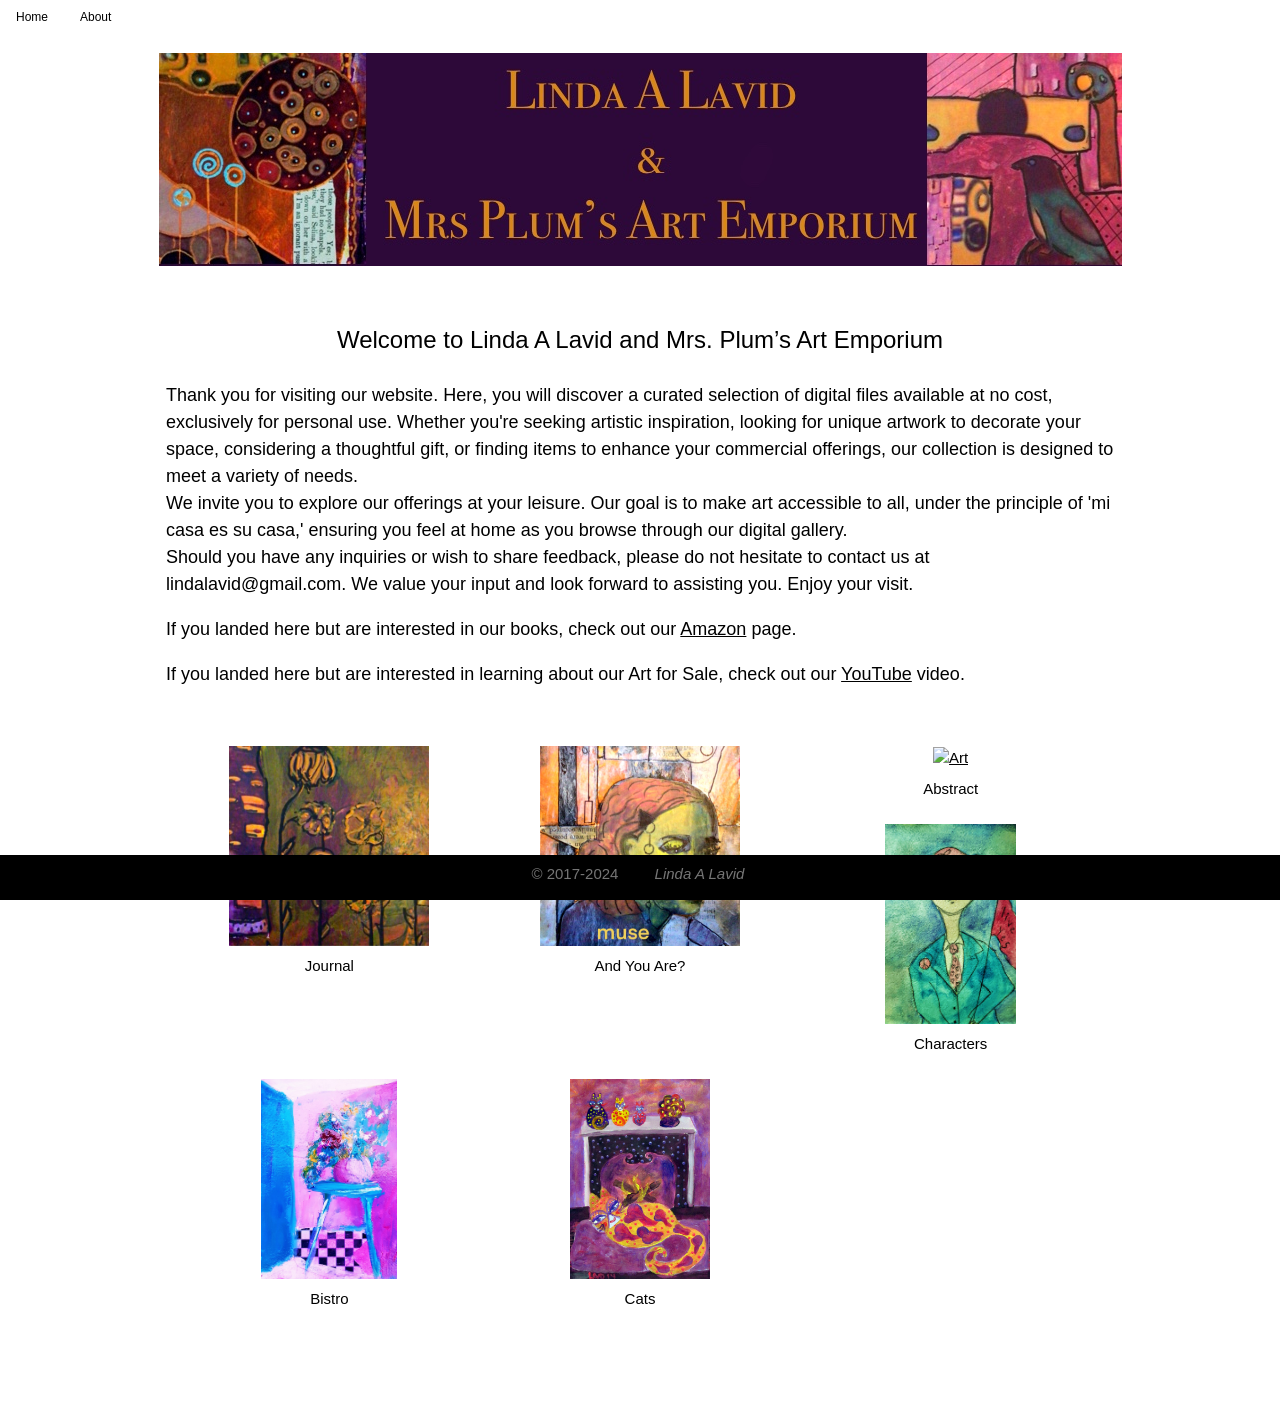
==== commit 622119eb: "Update index.html" ====
--- a/index.html
+++ b/index.html
@@ -99,10 +99,15 @@
         We value your input and look forward to assisting you.
         Enjoy your visit.
       </p>
+
       <p>
         If you landed here but are interested in our books, check out our
         <a href="https://www.amazon.com/stores/Linda-A.-Lavid/author/B002BMBKEA?ref=sr_ntt_srch_lnk_1&qid=1710091706&sr=8-1&isDramIntegrated=true&shoppingPortalEnabled=true" target="_blank">Amazon</a>
         page.
+      </p>
+
+      <p>If you landed here but are interested in learning about our Art for Sale, check out our 
+        <a href="https://youtu.be/E3MZJKll_hQ?si=f62cDyu2nqsBhFWx" target="_blank">YouTube</a> video.
       </p>
     </div>
   </div>
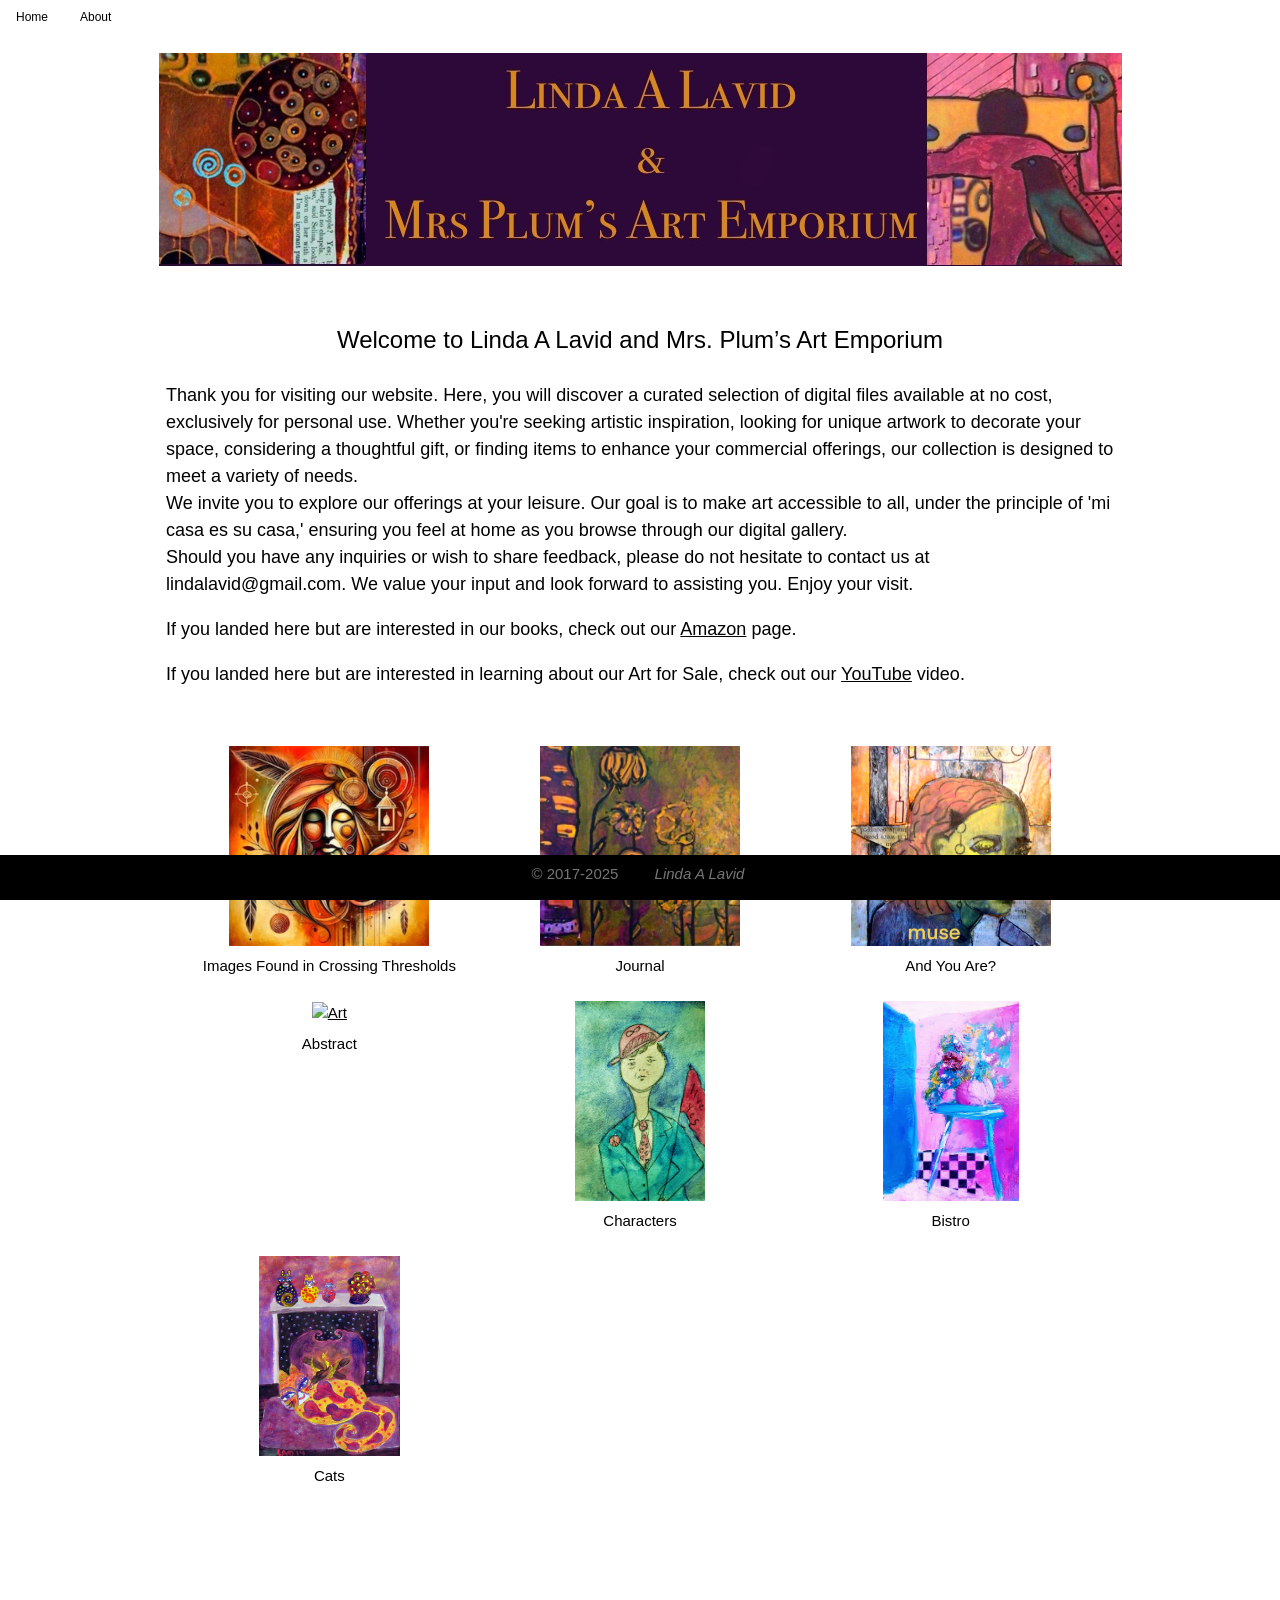
==== commit da0a49d5: "add crossing thresholds" ====
--- a/index.html
+++ b/index.html
@@ -107,7 +107,7 @@
       </p>
 
       <p>If you landed here but are interested in learning about our Art for Sale, check out our 
-        <a href="https://youtu.be/E3MZJKll_hQ?si=f62cDyu2nqsBhFWx" target="_blank">YouTube</a> video.
+        <a href="https://youtube.com/playlist?list=PLXw8cvHdvCnyaR8dGLQ9m0xFhId3nKde1&si=DeFO0WMk8rtrWtoZ target="_blank">YouTube</a> video.
       </p>
     </div>
   </div>
@@ -122,6 +122,13 @@
   <div class="w3-row-padding w3-margin-top">
 
 <!-- ************************************************************************************* -->
+
+    <div class="w3-col s6 m6 l4 art w3-center">
+      <a href="crossing_thresholds.html">
+        <img src="images/crossing_thresholds/01.jpg" alt="Art" class="w3-image">
+      </a>
+      <div class="art-title">Images Found in Crossing Thresholds</div>
+    </div>
 
     <div class="w3-col s6 m6 l4 art w3-center">
       <a href="journal.html">
@@ -179,7 +186,7 @@
   <div class="w3-center">
     <footer class="w3-container w3-center">  
       <div class="w3-bar w3-medium">
-        <div class="w3-bar-item w3-text-gray">&copy; 2017-2024</div>
+        <div class="w3-bar-item w3-text-gray">&copy; 2017-2025</div>
         <a href="index.html" class="w3-bar-item w3-button w3-circle" style="text-decoration: none;" title=". . . . . About">
           &nbsp;<i class="w3-text-gray">Linda A Lavid</i>&nbsp;
         </a>
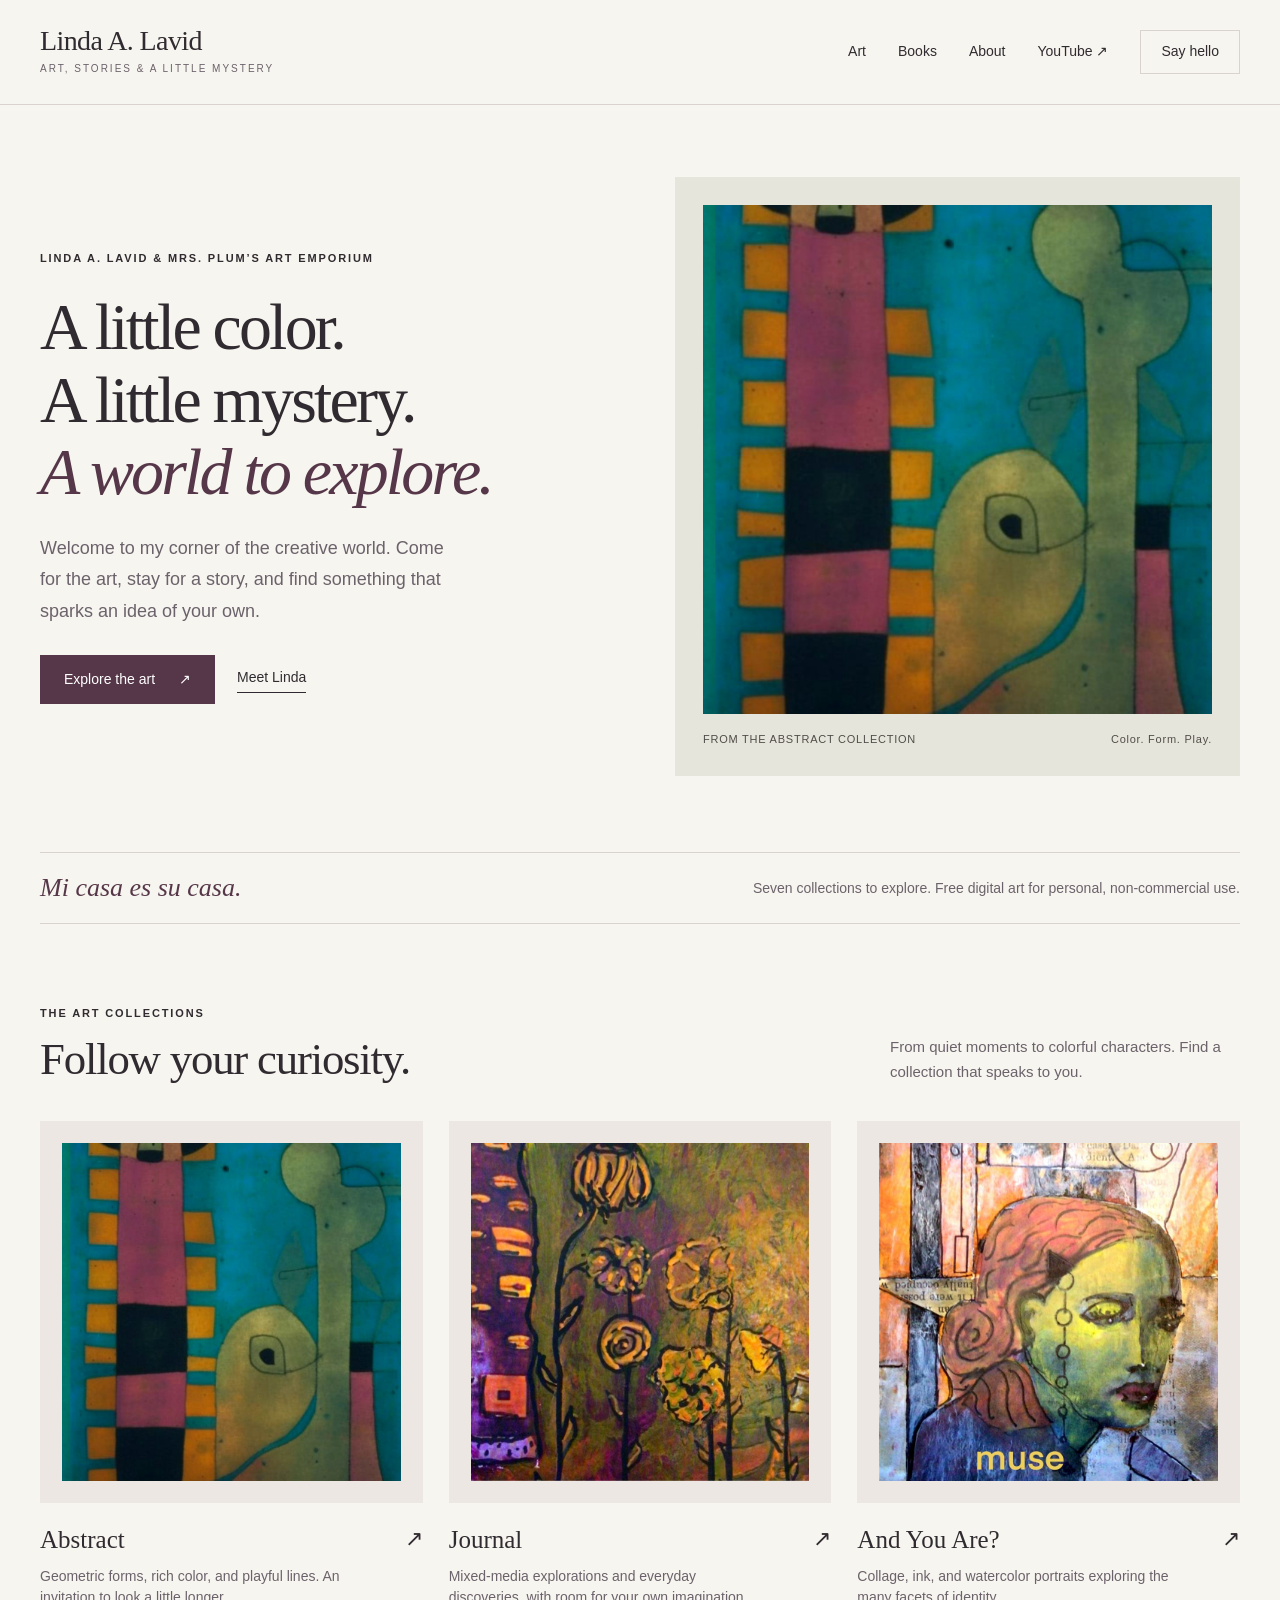
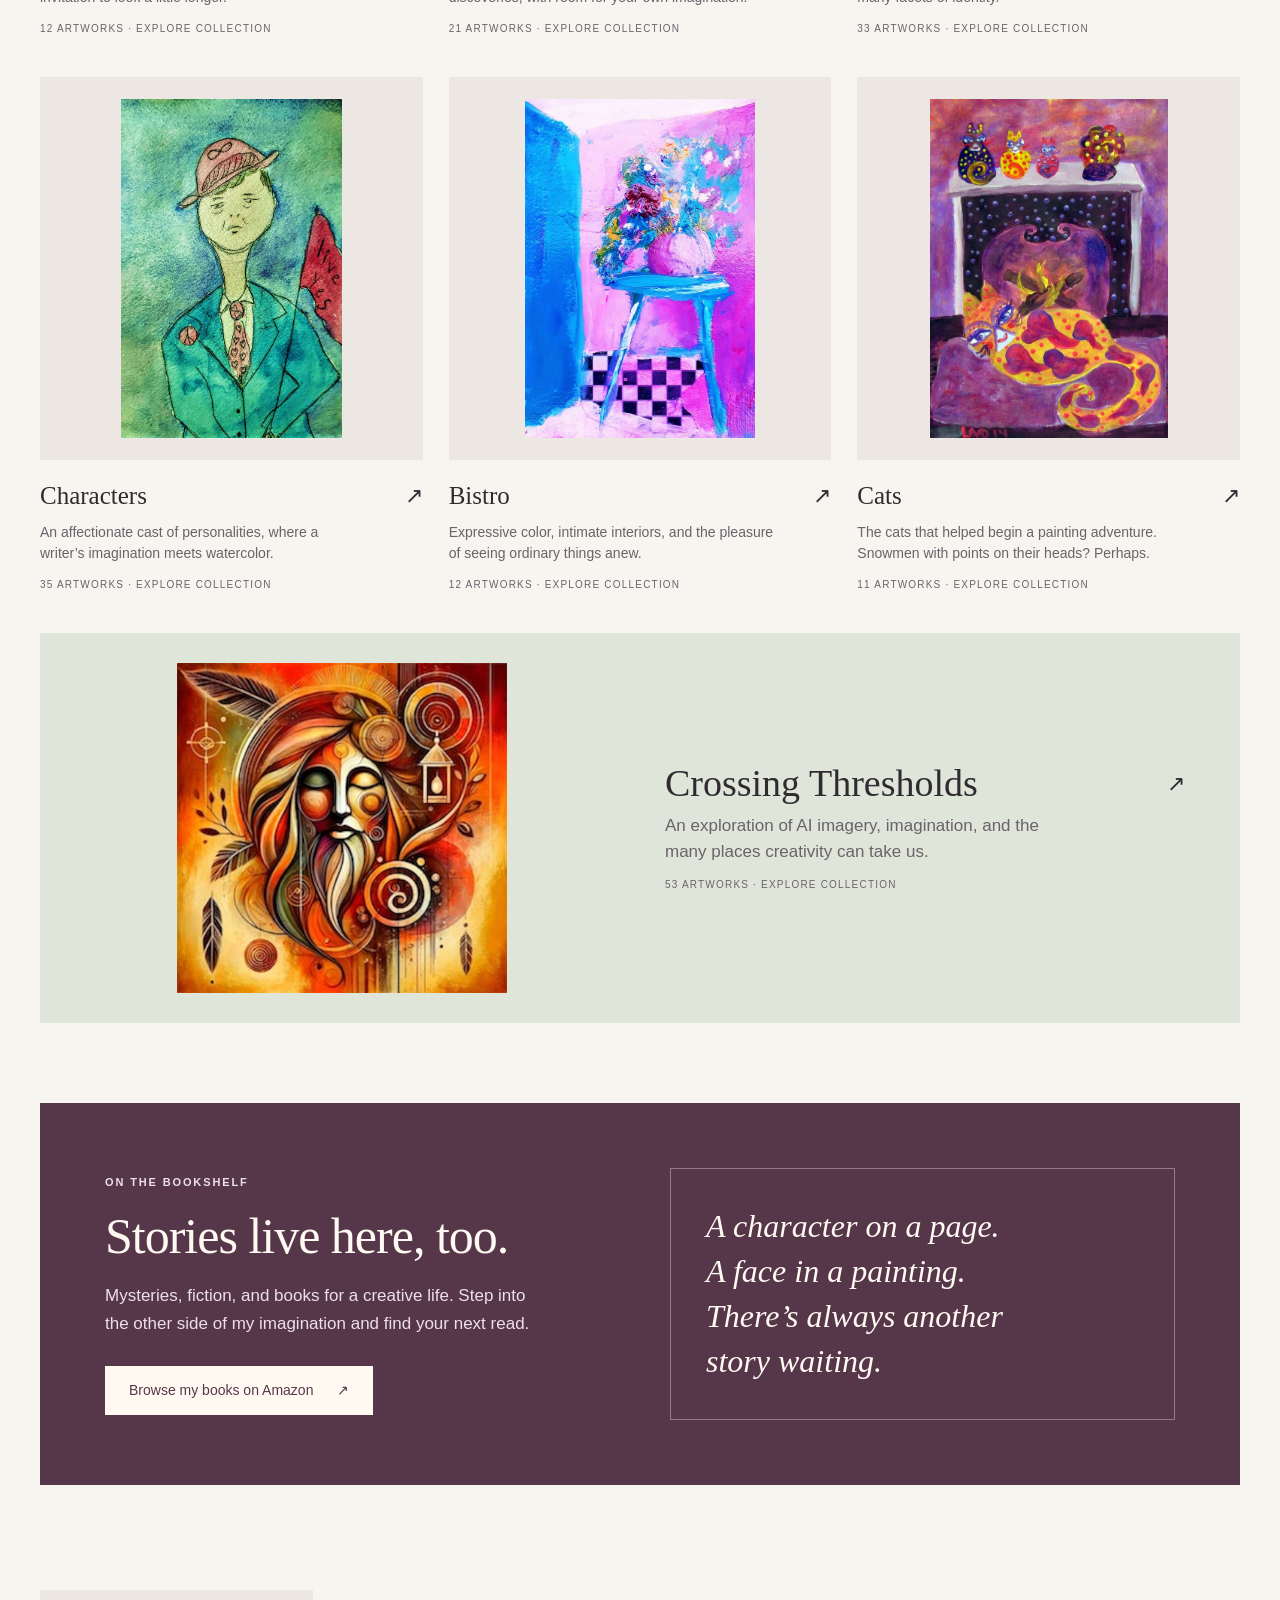
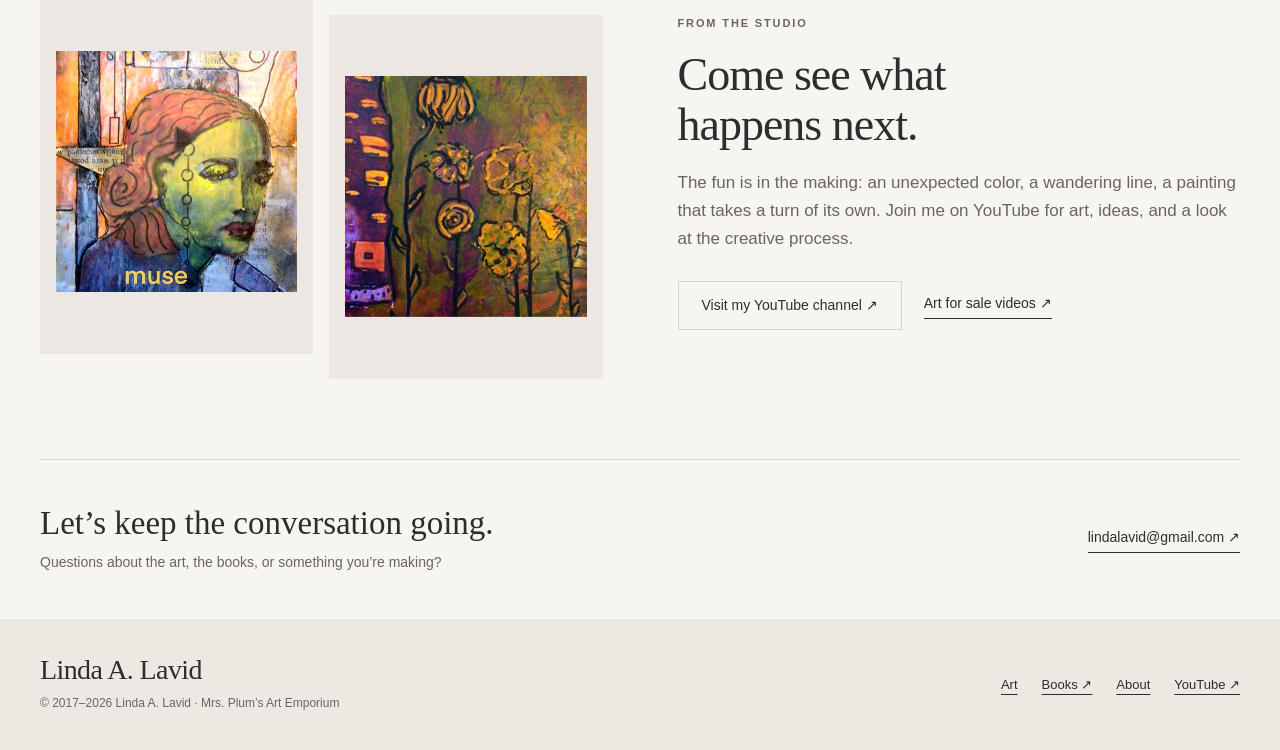
==== commit 69b4c380: "Modernize website design and art galleries" ====
--- a/index.html
+++ b/index.html
@@ -1,211 +1,17 @@
-<!DOCTYPE html>
-<html lang="en">
-<head>
-  <title>Linda Lavid: Art</title>
-  <meta charset="UTF-8">
-  <meta name="viewport" content="width=device-width, initial-scale=1">
-
-  <link rel="canonical" href="https://www.lindalavid.com"/>
-
-  <meta itemprop="name" content="Linda Lavid"/>
-  <meta itemprop="url" content="https://www.lindalavid.com"/>
-  <meta itemprop="description" content="Linda Lavid - Artist and Author."/>
-
-  <!-- link rel="shortcut icon" href="images/me-hermit-1-121x119.png" type="image/x-icon" -->
-
-  <meta name="description" content="Linda Lavid - Artist and Author.">
-
-  <link rel="stylesheet" href="css/w3.css">
-  <link href="fontawesome/css/all.min.css" rel="stylesheet">
-
-  <style>
-    body, h1, h2, h3, h4, h5, h6  {
-      font-family: Helvetica, Arial, sans-serif;
-    }
-
-    .art img {
-      width: 100%;
-      height: 200px;
-      object-fit: contain;
-      object-position: center;
-    }
-
-    @media screen and (max-width: 600px) {
-      .art img {
-        height: 150px;
-      }
-    }
-
-    .art-title, .art-author {
-        height: 40px;
-        line-height: 20px;
-        margin: 5px 0;
-        margin-top: 10px;
-        display: flex;
-        /*align-items: center;*/
-        justify-content: center;
-    }
-
-    .art-author {
-        font-style: italic;
-        color: lightgray;
-    }
-  </style>
-</head>
-
-<body>
-
-<!-- Navbar -->
-<div class="w3-top">
-  <div class="w3-bar w3-white w3-left-align w3-small">
-    <a href="index.html" class="w3-bar-item w3-button w3-padding w3-hide-small">Home</a>
-    <a href="about.html" class="w3-bar-item w3-button w3-padding w3-hide-small">About</a>
-    <a class="w3-bar-item w3-button w3-right w3-hide-large w3-hide-medium" href="javascript:void(0);" onclick="myFunction()" title="Toggle Navigation Menu"><i class="fa fa-bars"></i></a>
-  </div>
-  <!-- Navbar on small screens -->
-  <div id="navDemo" class="w3-bar-block w3-white w3-hide w3-hide-large w3-hide-medium">
-    <a href="index.html" class="w3-bar-item w3-button w3-padding">Home</a>
-    <a href="about.html" class="w3-bar-item w3-button w3-padding">About</a>
-  </div>
-</div>
-
-<!-- banner: the image below navbar -->
-<br><br>
-<div class="w3-display-container w3-padding w3-center">
-  <div>
-    <img src="images/index_page_banners_thumbnails/banner.jpg" style="max-width:100%; height:auto;">
-  </div>
-</div>
-
-<!-- description -->
-<div class="w3-row-padding w3-padding-16 w3-container">
-  <div class="w3-content">
-    <div class="w3-padding w3-large">
-      <p class="w3-center w3-xlarge">
-        Welcome to Linda A Lavid and Mrs. Plum’s Art Emporium
-      </p>
-      <p>
-        Thank you for visiting our website. 
-        Here, you will discover a curated selection of digital files available at no cost, 
-        exclusively for personal use. Whether you're seeking artistic inspiration, looking 
-        for unique artwork to decorate your space, considering a thoughtful gift, or finding 
-        items to enhance your commercial offerings, our collection is designed to meet a variety of needs.
-        <br>
-        We invite you to explore our offerings at your leisure. Our goal is to make art accessible to all, 
-        under the principle of 'mi casa es su casa,' ensuring you feel at home as you browse through our 
-        digital gallery.
-        <br>
-        Should you have any inquiries or wish to share feedback, please do not hesitate to contact us at lindalavid@gmail.com. 
-        We value your input and look forward to assisting you.
-        Enjoy your visit.
-      </p>
-
-      <p>
-        If you landed here but are interested in our books, check out our
-        <a href="https://www.amazon.com/stores/Linda-A.-Lavid/author/B002BMBKEA?ref=sr_ntt_srch_lnk_1&qid=1710091706&sr=8-1&isDramIntegrated=true&shoppingPortalEnabled=true" target="_blank">Amazon</a>
-        page.
-      </p>
-
-      <p>If you landed here but are interested in learning about our Art for Sale, check out our 
-        <a href="https://youtube.com/playlist?list=PLXw8cvHdvCnyaR8dGLQ9m0xFhId3nKde1&si=DeFO0WMk8rtrWtoZ target="_blank">YouTube</a> video.
-      </p>
-    </div>
-  </div>
-</div>
-
-
-<!-- box for all rows -->
-<div class="w3-container w3-content">
-
-  <!-- row with up to 3 images per row and down to 2 images on small devices (cell) -->
-    <!-- note: the l4 in: class="w3-col s6 m6 l4 art w3-center" means 3 images max/row across screen -->
-  <div class="w3-row-padding w3-margin-top">
-
-<!-- ************************************************************************************* -->
-
-    <div class="w3-col s6 m6 l4 art w3-center">
-      <a href="crossing_thresholds.html">
-        <img src="images/crossing_thresholds/01.jpg" alt="Art" class="w3-image">
-      </a>
-      <div class="art-title">Images Found in Crossing Thresholds</div>
-    </div>
-
-    <div class="w3-col s6 m6 l4 art w3-center">
-      <a href="journal.html">
-        <img src="images/journal/evening.jpg" alt="Art" class="w3-image">
-      </a>
-      <div class="art-title">Journal</div>
-    </div>
-
-    <div class="w3-col s6 m6 l4 art w3-center">
-      <a href="and_you_are.html">
-        <img src="images/and_you_are/muse.jpg" alt="Art" class="w3-image">
-      </a>
-      <div class="art-title">And You Are?</div>
-    </div>
-
-    <div class="w3-col s6 m6 l4 art w3-center">
-      <a href="abstract.html">
-        <img src="images/abstract/19.png" alt="Art" class="w3-image">
-      </a>
-      <div class="art-title">Abstract</i></div>
-    </div>
-
-    <div class="w3-col s6 m6 l4 art w3-center">
-      <a href="characters.html">
-        <img src="images/characters/manford_peabody.jpg" alt="Art" class="w3-image">
-      </a>
-      <div class="art-title">Characters</div>
-    </div>
-
-    <div class="w3-col s6 m6 l4 art w3-center">
-      <a href="bistro.html">
-        <img src="images/bistro/11_am.jpg" alt="Art" class="w3-image">
-      </a>
-      <div class="art-title">Bistro</div>
-    </div>
-
-    <div class="w3-col s6 m6 l4 art w3-center">
-      <a href="cats.html">
-        <img src="images/cats/toasty_kitty.jpg" alt="Art" class="w3-image">
-      </a>
-      <div class="art-title">Cats</i></div>
-    </div>
-
-<!-- ************************************************************************************* -->
-
-  </div>
-
-<!-- the end of the <div> box around all of the rows -->
-</div>
-<br><br><br><br> <!-- to not be hidden by the footer -->
-
-<!-- footer -->
-<!-- use: w3-bottom = display footer always at bottom of viewport -->
-<div class="w3-black w3-bottom"> 
-  <div class="w3-center">
-    <footer class="w3-container w3-center">  
-      <div class="w3-bar w3-medium">
-        <div class="w3-bar-item w3-text-gray">&copy; 2017-2025</div>
-        <a href="index.html" class="w3-bar-item w3-button w3-circle" style="text-decoration: none;" title=". . . . . About">
-          &nbsp;<i class="w3-text-gray">Linda A Lavid</i>&nbsp;
-        </a>
-      </div>
-    </footer>
-  </div>
-</div>
-
-<script>
-// the following handles both: 1. cell phone menu ... 2. image click opens new tab for downloading
-function myFunction() {
-  var x = document.getElementById("navDemo");
-  if (x.className.indexOf("w3-show") == -1) {
-    x.className += " w3-show";
-  } else { 
-    x.className = x.className.replace(" w3-show", "");
-  }
-}
-</script>
-
-</body>
-</html>
+<!doctype html>
+ <html lang="en"><head><meta charset="utf-8"><meta name="viewport" content="width=device-width, initial-scale=1">
+ <title>Art, Stories &amp; a Little Mystery | Linda A. Lavid</title><meta name="description" content="Explore the art collections, books, and creative world of author and mixed-media artist Linda A. Lavid.">
+ <link rel="canonical" href="https://www.lindalavid.com/"><meta name="theme-color" content="#563749">
+ <meta property="og:type" content="website"><meta property="og:title" content="Art, Stories &amp; a Little Mystery | Linda A. Lavid"><meta property="og:description" content="Explore the art collections, books, and creative world of author and mixed-media artist Linda A. Lavid."><meta property="og:url" content="https://www.lindalavid.com/"><meta property="og:image" content="https://www.lindalavid.com/assets/previews/abstract-11.jpg">
+ <link rel="icon" href="assets/favicon.svg" type="image/svg+xml"><link rel="stylesheet" href="assets/styles/site.css"><script defer src="assets/scripts/site.js"></script></head><body>
+ <a class="skip-link" href="#main">Skip to content</a>
+ <header class="site-header"><div class="wrap header-inner">
+ <a class="brand" href="index.html" aria-label="Linda A. Lavid home"><span class="brand-name">Linda A. Lavid</span><span class="brand-sub">Art, stories & a little mystery</span></a>
+ <button class="menu-toggle" aria-expanded="false" aria-controls="site-nav">Menu</button>
+ <nav class="site-nav" id="site-nav" aria-label="Main navigation"><a href="index.html#collections">Art</a><a href="index.html#books">Books</a><a href="about.html">About</a><a href="https://www.youtube.com/channel/UCeq5Df1fC-q9gi-4vWOq-DA" target="_blank" rel="noopener">YouTube ↗</a><a class="contact-link" href="mailto:lindalavid@gmail.com">Say hello</a></nav>
+ </div></header><main id="main"><section class="wrap hero" aria-labelledby="home-heading"><div><p class="eyebrow">Linda A. Lavid & Mrs. Plum’s Art Emporium</p><h1 id="home-heading">A little color.<br>A little mystery.<br><em>A world to explore.</em></h1><p class="intro">Welcome to my corner of the creative world. Come for the art, stay for a story, and find something that sparks an idea of your own.</p><div class="actions"><a class="button" href="#collections">Explore the art <span aria-hidden="true">↗</span></a><a class="text-link" href="about.html">Meet Linda</a></div></div><figure class="hero-visual"><a href="abstract.html" aria-label="Explore the Abstract collection"><img src="assets/previews/abstract-11.jpg" alt="Abstract composition in turquoise, plum, gold, and green" width="1200" height="1200" loading="eager" decoding="async" fetchpriority="high"></a><figcaption class="hero-caption"><span>FROM THE ABSTRACT COLLECTION</span><span>Color. Form. Play.</span></figcaption></figure></section>
+ <div class="wrap intro-strip"><span>Mi casa es su casa.</span><p>Seven collections to explore. Free digital art for personal, non-commercial use.</p></div>
+ <section class="wrap section" id="collections" aria-labelledby="collections-heading"><div class="section-heading"><div><p class="eyebrow">The art collections</p><h2 id="collections-heading">Follow your curiosity.</h2></div><p>From quiet moments to colorful characters. Find a collection that speaks to you.</p></div><div class="collections"><a class="collection-card" href="abstract.html"><div class="collection-image"><img src="assets/previews/abstract-11.jpg" alt="Abstract collection" width="1200" height="1200" loading="lazy" decoding="async" ></div><div class="collection-info"><div class="collection-heading"><h3>Abstract</h3><span class="arrow" aria-hidden="true">↗</span></div><p>Geometric forms, rich color, and playful lines. An invitation to look a little longer.</p><div class="collection-count">12 artworks · Explore collection</div></div></a><a class="collection-card" href="journal.html"><div class="collection-image"><img src="assets/previews/journal-evening.jpg" alt="Journal collection" width="1200" height="1200" loading="lazy" decoding="async" ></div><div class="collection-info"><div class="collection-heading"><h3>Journal</h3><span class="arrow" aria-hidden="true">↗</span></div><p>Mixed-media explorations and everyday discoveries, with room for your own imagination.</p><div class="collection-count">21 artworks · Explore collection</div></div></a><a class="collection-card" href="and_you_are.html"><div class="collection-image"><img src="assets/previews/and_you_are-muse.jpg" alt="And You Are? collection" width="1200" height="1200" loading="lazy" decoding="async" ></div><div class="collection-info"><div class="collection-heading"><h3>And You Are?</h3><span class="arrow" aria-hidden="true">↗</span></div><p>Collage, ink, and watercolor portraits exploring the many facets of identity.</p><div class="collection-count">33 artworks · Explore collection</div></div></a><a class="collection-card" href="characters.html"><div class="collection-image"><img src="assets/previews/characters-manford_peabody.jpg" alt="Characters collection" width="782" height="1200" loading="lazy" decoding="async" ></div><div class="collection-info"><div class="collection-heading"><h3>Characters</h3><span class="arrow" aria-hidden="true">↗</span></div><p>An affectionate cast of personalities, where a writer’s imagination meets watercolor.</p><div class="collection-count">35 artworks · Explore collection</div></div></a><a class="collection-card" href="bistro.html"><div class="collection-image"><img src="assets/previews/bistro-11_am.jpg" alt="Bistro collection" width="814" height="1200" loading="lazy" decoding="async" ></div><div class="collection-info"><div class="collection-heading"><h3>Bistro</h3><span class="arrow" aria-hidden="true">↗</span></div><p>Expressive color, intimate interiors, and the pleasure of seeing ordinary things anew.</p><div class="collection-count">12 artworks · Explore collection</div></div></a><a class="collection-card" href="cats.html"><div class="collection-image"><img src="assets/previews/cats-toasty_kitty.jpg" alt="Cats collection" width="843" height="1200" loading="lazy" decoding="async" ></div><div class="collection-info"><div class="collection-heading"><h3>Cats</h3><span class="arrow" aria-hidden="true">↗</span></div><p>The cats that helped begin a painting adventure. Snowmen with points on their heads? Perhaps.</p><div class="collection-count">11 artworks · Explore collection</div></div></a><a class="collection-card" href="crossing_thresholds.html"><div class="collection-image"><img src="assets/previews/crossing_thresholds-01.jpg" alt="Crossing Thresholds collection" width="1024" height="1024" loading="lazy" decoding="async" ></div><div class="collection-info"><div class="collection-heading"><h3>Crossing Thresholds</h3><span class="arrow" aria-hidden="true">↗</span></div><p>An exploration of AI imagery, imagination, and the many places creativity can take us.</p><div class="collection-count">53 artworks · Explore collection</div></div></a></div></section>
+ <section class="wrap books-section" id="books" aria-labelledby="books-heading"><div><p class="eyebrow">On the bookshelf</p><h2 id="books-heading">Stories live here, too.</h2><p>Mysteries, fiction, and books for a creative life. Step into the other side of my imagination and find your next read.</p><div class="actions"><a class="button" href="https://www.amazon.com/stores/Linda-A.-Lavid/author/B002BMBKEA" target="_blank" rel="noopener">Browse my books on Amazon <span aria-hidden="true">↗</span></a></div></div><div class="books-note">A character on a page.<br>A face in a painting.<br>There’s always another<br>story waiting.</div></section>
+ <section class="wrap section studio-section" aria-labelledby="studio-heading"><div class="studio-art"><img src="assets/previews/and_you_are-muse.jpg" alt="Muse, a mixed-media portrait" width="1200" height="1200" loading="lazy" decoding="async" ><img src="assets/previews/journal-evening.jpg" alt="Evening, a richly colored journal artwork" width="1200" height="1200" loading="lazy" decoding="async" ></div><div><p class="eyebrow">From the studio</p><h2 id="studio-heading">Come see what<br>happens next.</h2><p>The fun is in the making: an unexpected color, a wandering line, a painting that takes a turn of its own. Join me on YouTube for art, ideas, and a look at the creative process.</p><div class="actions"><a class="button secondary" href="https://www.youtube.com/channel/UCeq5Df1fC-q9gi-4vWOq-DA" target="_blank" rel="noopener">Visit my YouTube channel ↗</a><a class="text-link" href="https://youtube.com/playlist?list=PLXw8cvHdvCnyaR8dGLQ9m0xFhId3nKde1" target="_blank" rel="noopener">Art for sale videos ↗</a></div></div></section></main><div class="wrap contact-band"><div><h2>Let’s keep the conversation going.</h2><p>Questions about the art, the books, or something you’re making?</p></div><a class="text-link" href="mailto:lindalavid@gmail.com">lindalavid@gmail.com ↗</a></div>
+ <footer class="site-footer"><div class="wrap footer-inner"><div><span class="brand-name">Linda A. Lavid</span><p class="copyright">© 2017–<span data-year>2026</span> Linda A. Lavid · Mrs. Plum’s Art Emporium</p></div><nav class="footer-links" aria-label="Footer navigation"><a href="index.html#collections">Art</a><a href="https://www.amazon.com/stores/Linda-A.-Lavid/author/B002BMBKEA" target="_blank" rel="noopener">Books ↗</a><a href="about.html">About</a><a href="https://www.youtube.com/channel/UCeq5Df1fC-q9gi-4vWOq-DA" target="_blank" rel="noopener">YouTube ↗</a></nav></div></footer></body></html>
--- a/assets/styles/site.css
+++ b/assets/styles/site.css
@@ -0,0 +1,7 @@
+:root{--paper:#f7f5ef;--ink:#302b30;--muted:#6b626b;--plum:#563749;--line:#d9d2ce;--soft:#ece7e2;--white:#fffefa;--green:#dfe5d9;--serif:Georgia,'Times New Roman',serif;--sans:-apple-system,BlinkMacSystemFont,'Segoe UI',sans-serif}
+*{box-sizing:border-box}html{scroll-behavior:smooth;scroll-padding-top:100px}body{margin:0;background:var(--paper);color:var(--ink);font:17px/1.65 var(--sans)}body.dialog-open{overflow:hidden}a{color:inherit;text-underline-offset:5px}button,input{font:inherit}button,a,input{-webkit-tap-highlight-color:transparent}button{cursor:pointer}a:focus-visible,button:focus-visible,input:focus-visible,summary:focus-visible{outline:3px solid #8b602c;outline-offset:5px}img{display:block;max-width:100%;height:auto}h1,h2,h3,p,figure{margin:0}h1,h2,h3{font-family:var(--serif);font-weight:400;line-height:1.1}p+p{margin-top:1em}.wrap{width:min(1240px,calc(100% - 80px));margin-inline:auto}.eyebrow{font-size:11px;font-weight:650;letter-spacing:.17em;text-transform:uppercase}.muted{color:var(--muted)}.skip-link{position:fixed;left:12px;top:-100px;z-index:100;background:var(--ink);color:white;padding:10px}.skip-link:focus{top:12px}.site-header{border-bottom:1px solid var(--line);background:var(--paper);position:relative;z-index:10}.header-inner{min-height:104px;display:flex;align-items:center;justify-content:space-between;gap:25px}.brand{text-decoration:none;display:grid;gap:4px}.brand-name{font:28px/1.1 var(--serif);letter-spacing:-.6px}.brand-sub{font-size:10px;letter-spacing:.2em;text-transform:uppercase;color:var(--muted)}.site-nav{display:flex;gap:32px;align-items:center}.site-nav a{font-size:14px;text-decoration:none;padding-block:10px}.site-nav a:hover,.site-nav a[aria-current]{text-decoration:underline}.site-nav .contact-link{border:1px solid var(--line);padding:9px 20px}.menu-toggle{display:none;background:none;border:1px solid var(--line);padding:8px 14px}.hero{display:grid;grid-template-columns:1fr 1fr;gap:70px;padding-top:72px;padding-bottom:76px;align-items:center}.hero h1{font-size:clamp(46px,5.15vw,72px);letter-spacing:-2.8px;margin:24px 0}.hero h1 em{color:var(--plum);font-weight:400}.hero .intro{max-width:420px;color:var(--muted);font-size:18px;line-height:1.75}.actions{display:flex;align-items:center;flex-wrap:wrap;gap:22px;margin-top:28px}.button{display:inline-flex;justify-content:center;align-items:center;gap:24px;min-height:48px;padding:12px 23px;border:1px solid var(--plum);background:var(--plum);color:#fff;text-decoration:none;font-size:14px}.button:hover{background:#392632}.button.secondary{background:transparent;color:var(--ink);border-color:var(--line)}.button.secondary:hover{background:var(--soft)}.text-link{font-size:14px;font-weight:500;text-decoration:none;border-bottom:1px solid currentColor;padding-bottom:3px}.hero-visual{padding:28px;background:#e6e5db;position:relative}.hero-visual img{width:100%;aspect-ratio:1/1;object-fit:contain;background:#e6e5db}.hero-caption{display:flex;justify-content:space-between;gap:15px;font-size:11px;letter-spacing:.07em;padding-top:16px;color:#514d49}.intro-strip{border-block:1px solid var(--line);padding:20px 0;display:flex;gap:24px;align-items:center;justify-content:space-between}.intro-strip p{font-size:14px;color:var(--muted)}.intro-strip span{color:var(--plum);font:italic 26px var(--serif);white-space:nowrap}.section{padding-block:80px}.section-heading{display:flex;align-items:end;justify-content:space-between;gap:30px;margin-bottom:36px}.section-heading h2{font-size:clamp(34px,3.5vw,47px);letter-spacing:-1.2px;margin-top:13px}.section-heading>p{max-width:350px;font-size:15px;color:var(--muted)}.collections{display:grid;grid-template-columns:repeat(3,minmax(0,1fr));gap:40px 26px}.collection-card{text-decoration:none;display:block}.collection-image{background:var(--soft);padding:22px;overflow:hidden}.collection-image img{width:100%;aspect-ratio:1/1;object-fit:contain;transition:transform .3s}.collection-card:hover img{transform:scale(1.025)}.collection-heading{display:flex;justify-content:space-between;gap:10px;align-items:center;margin-top:18px}.collection-heading h3{font-size:25px}.collection-card p{font-size:14px;color:var(--muted);line-height:1.5;margin-top:8px;max-width:325px}.collection-count{font-size:10px;color:var(--muted);text-transform:uppercase;letter-spacing:.12em;margin-top:13px}.arrow{font-size:22px;font-family:var(--sans)}.books-section{background:var(--plum);color:#fff9f2;padding:65px;display:grid;grid-template-columns:1fr 1fr;gap:60px;align-items:center}.books-section h2{font-size:50px;letter-spacing:-1px;margin:18px 0}.books-section p{color:#eee0e8;max-width:430px}.books-section .button{border-color:#fff9f2;background:#fff9f2;color:var(--plum)}.books-note{padding:35px;border:1px solid #947b89;font:italic 32px/1.4 var(--serif)}.studio-section{display:grid;grid-template-columns:1fr 1fr;gap:75px;align-items:center}.studio-art{display:grid;grid-template-columns:1fr 1fr;gap:16px;align-items:center}.studio-art img{width:100%;aspect-ratio:3/4;object-fit:contain;background:var(--soft);padding:16px}.studio-art img+img{margin-top:50px}.studio-section h2{font-size:46px;letter-spacing:-1px;margin:18px 0}.studio-section p{color:var(--muted)}.contact-band{border-top:1px solid var(--line);padding-block:45px;display:flex;align-items:center;justify-content:space-between;gap:20px}.contact-band h2{font-size:33px}.contact-band p{font-size:14px;margin-top:10px;color:var(--muted)}.site-footer{background:#ece9e2;padding:36px 0;font-size:13px}.footer-inner{display:flex;align-items:center;justify-content:space-between;gap:24px}.footer-links{display:flex;gap:24px}.copyright{font-size:12px;color:var(--muted);margin-top:8px}.page-heading{padding:54px 0 35px}.breadcrumb{font-size:12px;display:block;margin-bottom:33px;color:var(--muted)}.page-heading h1{font-size:clamp(42px,5.5vw,70px);letter-spacing:-1.7px;margin:15px 0 22px}.page-heading .intro{font-size:19px;max-width:750px;color:var(--muted)}.collection-note{max-width:800px;margin:25px 0 0;font-size:15px}.collection-note summary{cursor:pointer;text-decoration:underline;text-underline-offset:5px}.collection-note .note-body{padding:20px 0;color:var(--muted)}.collection-note h4{font:24px var(--serif);margin-top:0}.gallery-tools{display:flex;align-items:end;justify-content:space-between;gap:25px;padding:25px 0;border-block:1px solid var(--line);margin-bottom:32px}.gallery-tools p{font-size:13px;color:var(--muted)}.search-field{display:grid;gap:5px;font-size:12px}.search-field input{width:260px;max-width:100%;padding:9px 12px;background:var(--white);border:1px solid var(--line);border-radius:0;color:var(--ink)}.art-grid{display:grid;grid-template-columns:repeat(3,minmax(0,1fr));gap:38px 26px;padding-bottom:55px}.artwork[hidden]{display:none}.artwork-image{display:block;padding:18px;background:var(--soft);text-decoration:none}.artwork-image img{width:100%;aspect-ratio:1/1;object-fit:contain;transition:transform .2s}.artwork-image:hover img{transform:scale(1.025)}.artwork-meta{display:flex;align-items:baseline;justify-content:space-between;gap:12px;margin-top:14px}.artwork-meta h2{font-size:21px}.download-link{font-size:12px;white-space:nowrap}.gallery-bottom{padding:30px 0 60px;display:flex;justify-content:space-between;gap:30px;border-top:1px solid var(--line)}.gallery-bottom p{font-size:13px;color:var(--muted);max-width:580px}.gallery-empty{padding:20px 0 50px;color:var(--muted)}.lightbox{border:0;background:var(--paper);color:var(--ink);width:min(1000px,94vw);max-height:94vh;padding:22px}.lightbox::backdrop{background:#201922dc}.lightbox-top,.lightbox-bottom{display:flex;justify-content:space-between;align-items:center;gap:18px}.lightbox-top{padding-bottom:14px}.lightbox-top h2{font-size:24px}.lightbox button{border:1px solid var(--line);background:transparent;padding:7px 14px;min-width:44px;min-height:44px}.lightbox-image{width:100%;height:65vh;object-fit:contain;background:var(--soft)}.lightbox-bottom{padding-top:16px;font-size:13px}.lightbox-paging{display:flex;gap:9px;align-items:center}.lightbox-status{min-width:55px;text-align:center}.about-layout{display:grid;grid-template-columns:1.1fr .9fr;gap:70px;padding-bottom:80px;align-items:start}.about-copy{max-width:650px}.about-copy h2{font-size:33px;margin:30px 0 18px}.about-copy p{color:var(--muted)}.about-image{background:var(--green);padding:28px}.about-image figcaption{font-size:12px;padding-top:20px;color:var(--muted)}.about-quote{font:italic 31px/1.4 var(--serif);padding:30px 0;margin:30px 0;border-block:1px solid var(--line)}.article-body{max-width:780px;padding-bottom:80px}.article-body h2,.article-body h3{margin:38px 0 18px}.article-body h3{font-size:29px}.article-body h4{font-size:18px;margin-bottom:10px}.article-body .example,.article-body .final-thought{padding:22px;background:var(--soft);margin:22px 0}.article-body li{margin:10px 0}.no-js-note{font-size:13px;color:var(--muted)}
+@media(min-width:1000px){.collection-card:last-child{grid-column:1 / -1;display:grid;grid-template-columns:1fr 1fr;gap:50px;background:var(--green);align-items:center;padding:30px}.collection-card:last-child .collection-image{padding:0;background:transparent}.collection-card:last-child .collection-image img{max-height:330px}.collection-card:last-child .collection-heading h3{font-size:38px}.collection-card:last-child p{font-size:17px;max-width:420px}.collection-card:last-child .collection-heading{margin-top:0}.collection-card:last-child .collection-info{padding-right:25px}}
+@media(max-width:1000px){.wrap{width:calc(100% - 48px)}.hero{gap:35px;padding-top:45px}.hero h1{font-size:54px}.site-nav{gap:21px}.hero-visual{padding:20px}.collections{grid-template-columns:repeat(2,minmax(0,1fr))}.books-section{padding:40px;gap:35px}.studio-section{gap:35px}.art-grid{grid-template-columns:repeat(2,minmax(0,1fr))}.about-layout{gap:40px}}
+@media(max-width:700px){html{scroll-padding-top:20px}.wrap{width:calc(100% - 36px)}.header-inner{min-height:88px;flex-wrap:wrap;gap:0}.brand-name{font-size:25px}.brand-sub{font-size:9px}.menu-toggle{display:block}.site-nav{width:100%;flex-wrap:wrap;padding:16px 0;gap:12px 26px}.js-ready .site-nav{display:none}.js-ready .site-nav.is-open{display:flex}.hero{grid-template-columns:1fr;gap:38px;padding-top:38px;padding-bottom:38px}.hero h1{font-size:clamp(44px,10.8vw,65px);letter-spacing:-2px;margin:20px 0}.hero .intro{font-size:17px;max-width:100%}.hero-visual{padding:18px}.hero-caption{font-size:10px}.intro-strip{align-items:start;flex-direction:column;gap:8px;padding-block:22px}.intro-strip span{font-size:23px}.section{padding-block:48px}.section-heading{display:block;margin-bottom:25px}.section-heading>p{margin-top:18px}.collections{gap:28px 16px}.collection-image{padding:10px}.collection-heading{margin-top:13px;gap:5px}.collection-heading h3{font-size:23px}.collection-card p{font-size:13px}.collection-count{font-size:9px}.books-section{grid-template-columns:1fr;padding:30px 23px;gap:28px}.books-section h2{font-size:40px}.books-note{font-size:26px;padding:24px}.studio-section{grid-template-columns:1fr;gap:35px}.studio-section h2{font-size:37px}.studio-art img+img{margin-top:25px}.contact-band{align-items:start;flex-direction:column;padding-block:35px}.contact-band .text-link{overflow-wrap:anywhere}.footer-inner{align-items:start;flex-direction:column}.footer-links{flex-wrap:wrap;gap:18px}.page-heading{padding-top:32px}.breadcrumb{margin-bottom:25px}.page-heading h1{font-size:46px}.page-heading .intro{font-size:17px}.gallery-tools{align-items:start;flex-direction:column;gap:18px}.search-field,.search-field input{width:100%}.art-grid{gap:28px 15px}.artwork-image{padding:9px}.artwork-meta{display:block}.artwork-meta h2{font-size:21px;margin-bottom:6px}.gallery-bottom{flex-direction:column}.about-layout{grid-template-columns:1fr;gap:30px;padding-bottom:45px}.lightbox{padding:14px}.lightbox-image{height:53vh}.lightbox-bottom{align-items:start;flex-wrap:wrap}.lightbox-top h2{font-size:21px}.about-quote{font-size:27px}}
+@media(max-width:380px){.collections,.art-grid{grid-template-columns:1fr}.actions{gap:17px}.brand-name{font-size:23px}}
+@media(prefers-reduced-motion:reduce){html{scroll-behavior:auto}*,*::before,*::after{transition:none!important;animation:none!important}}
